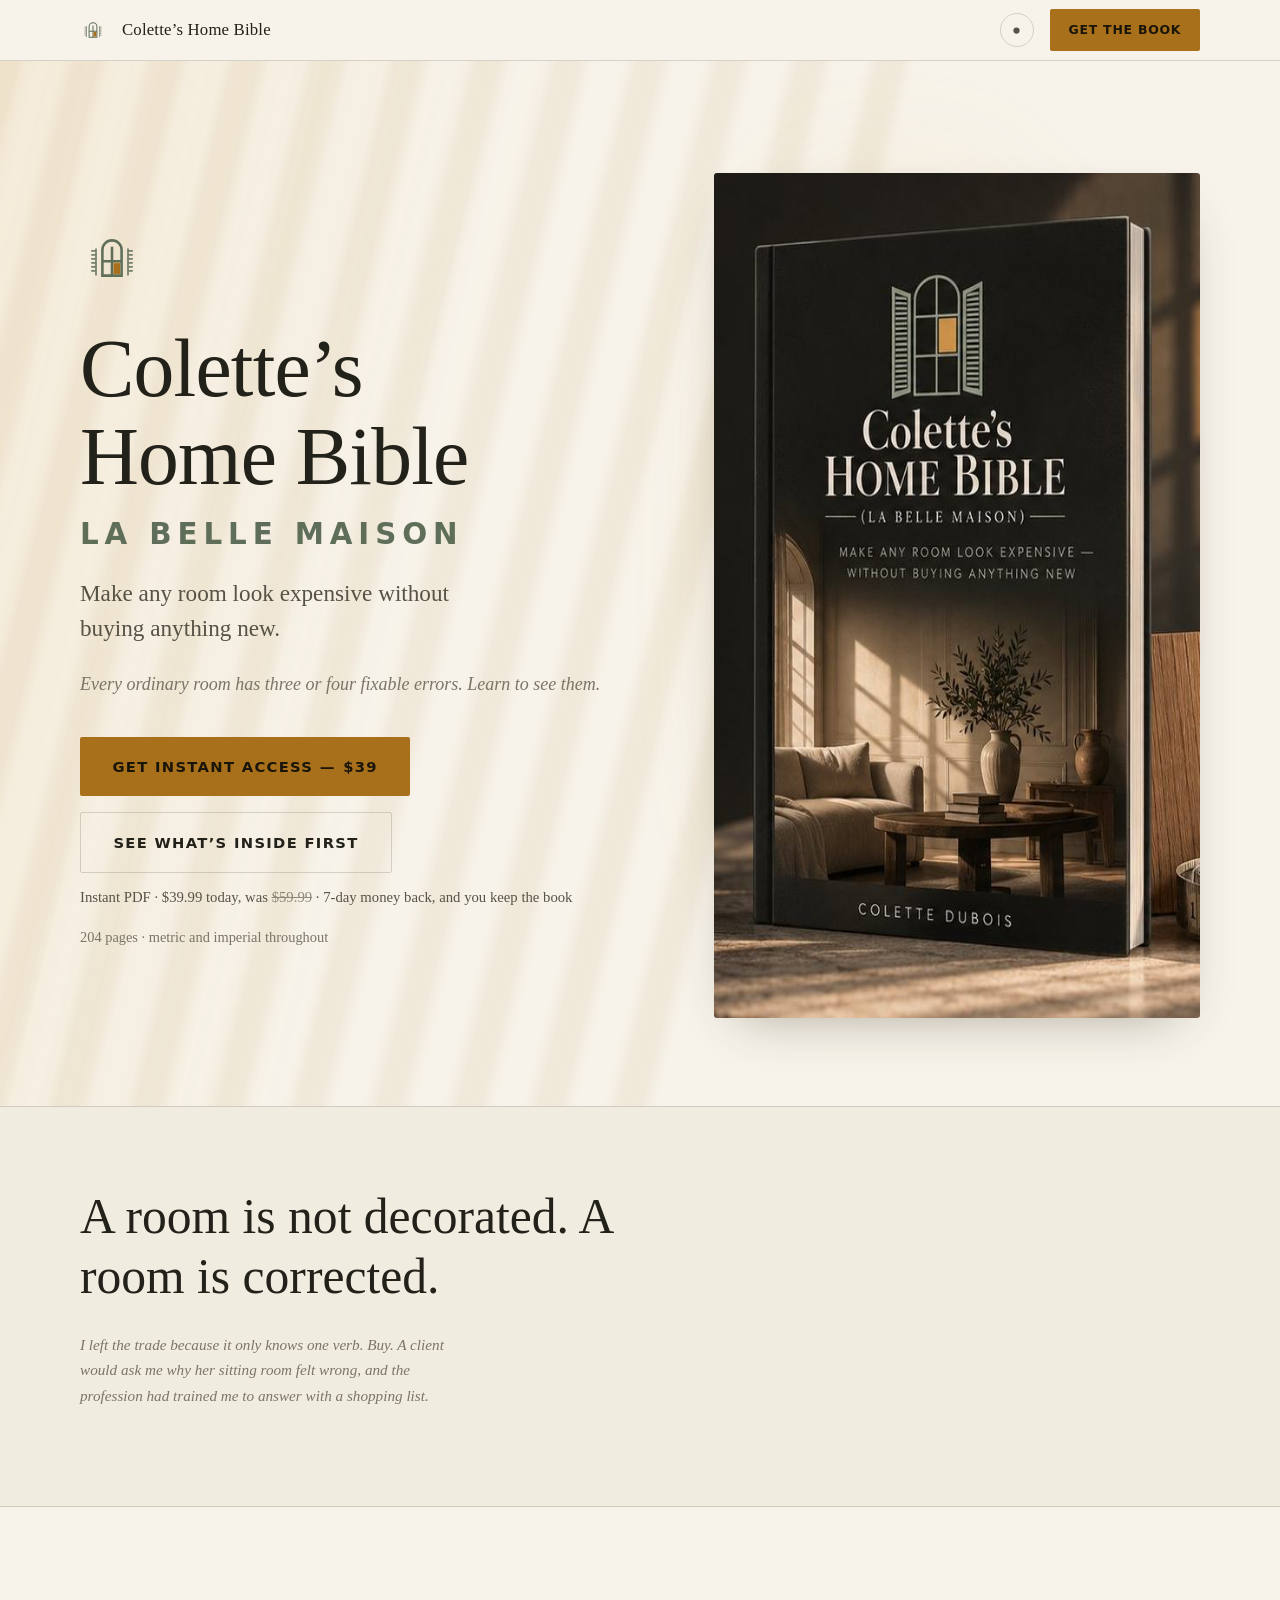
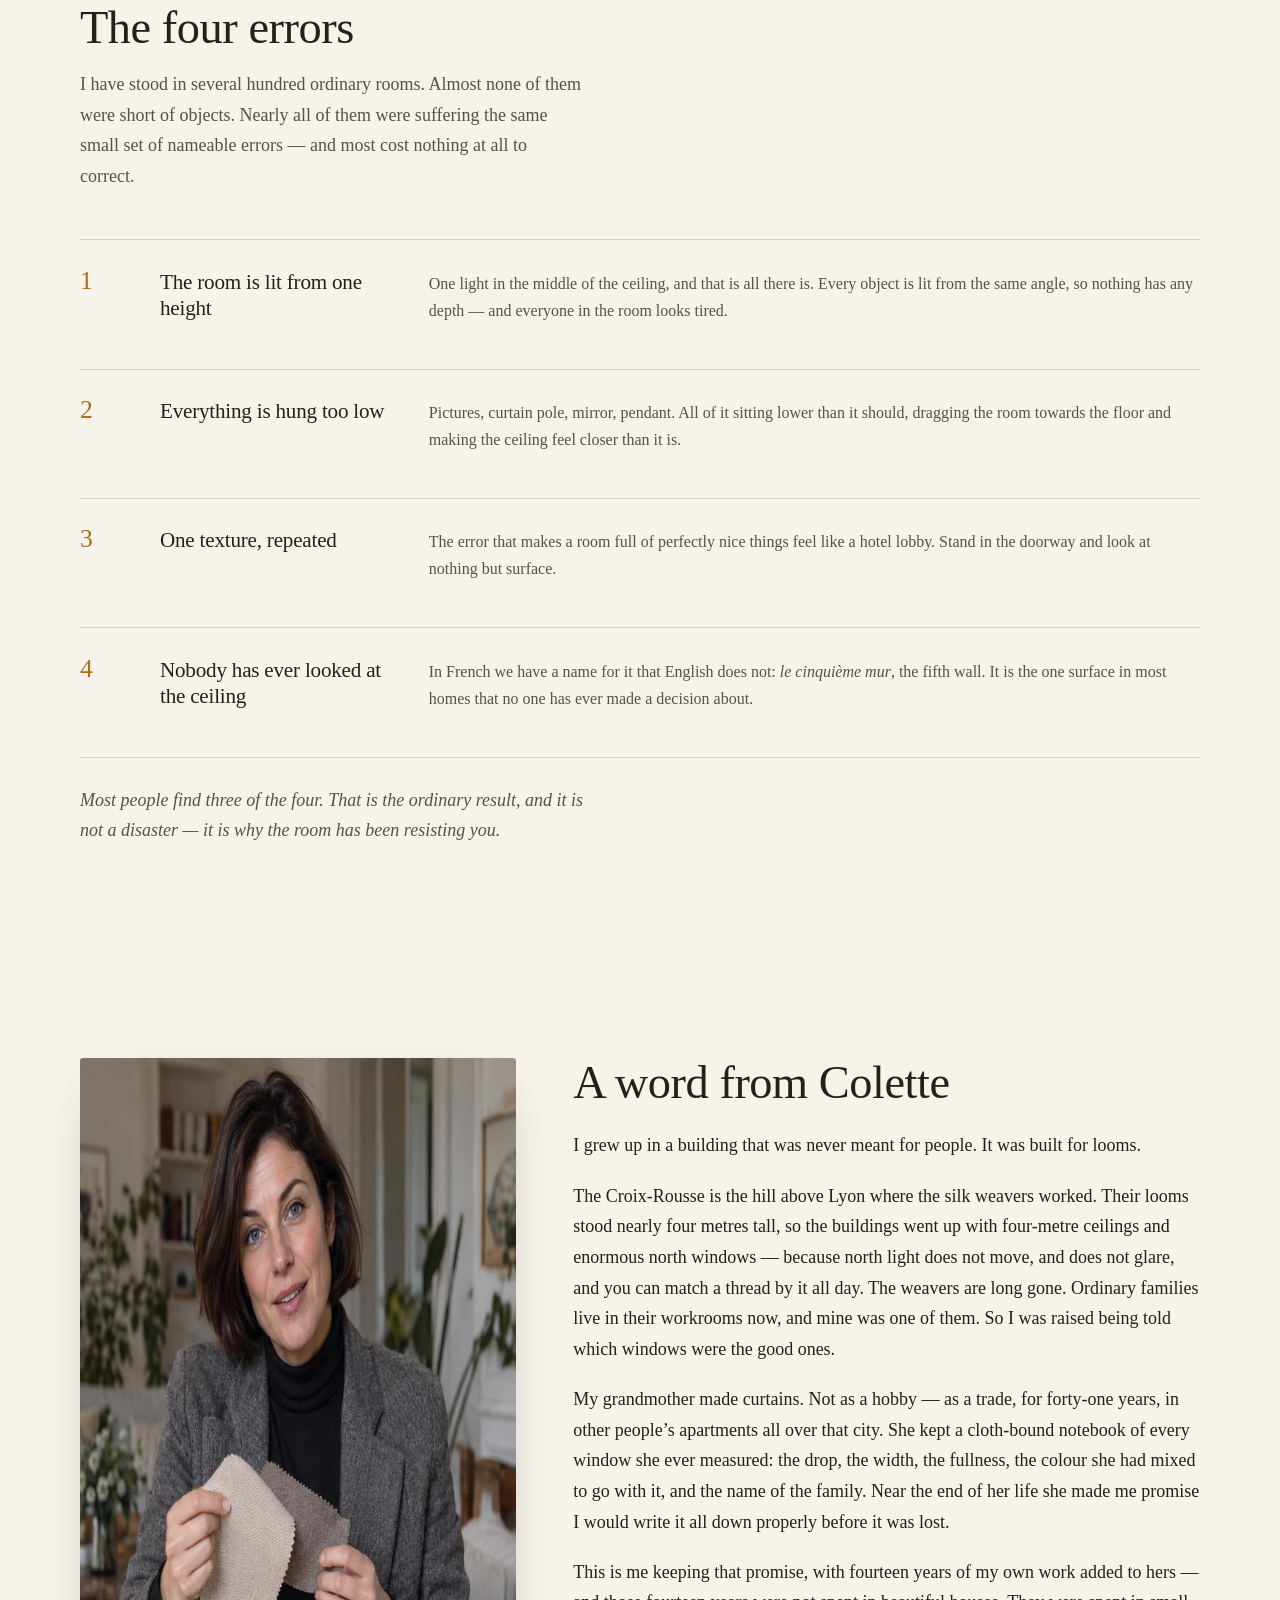
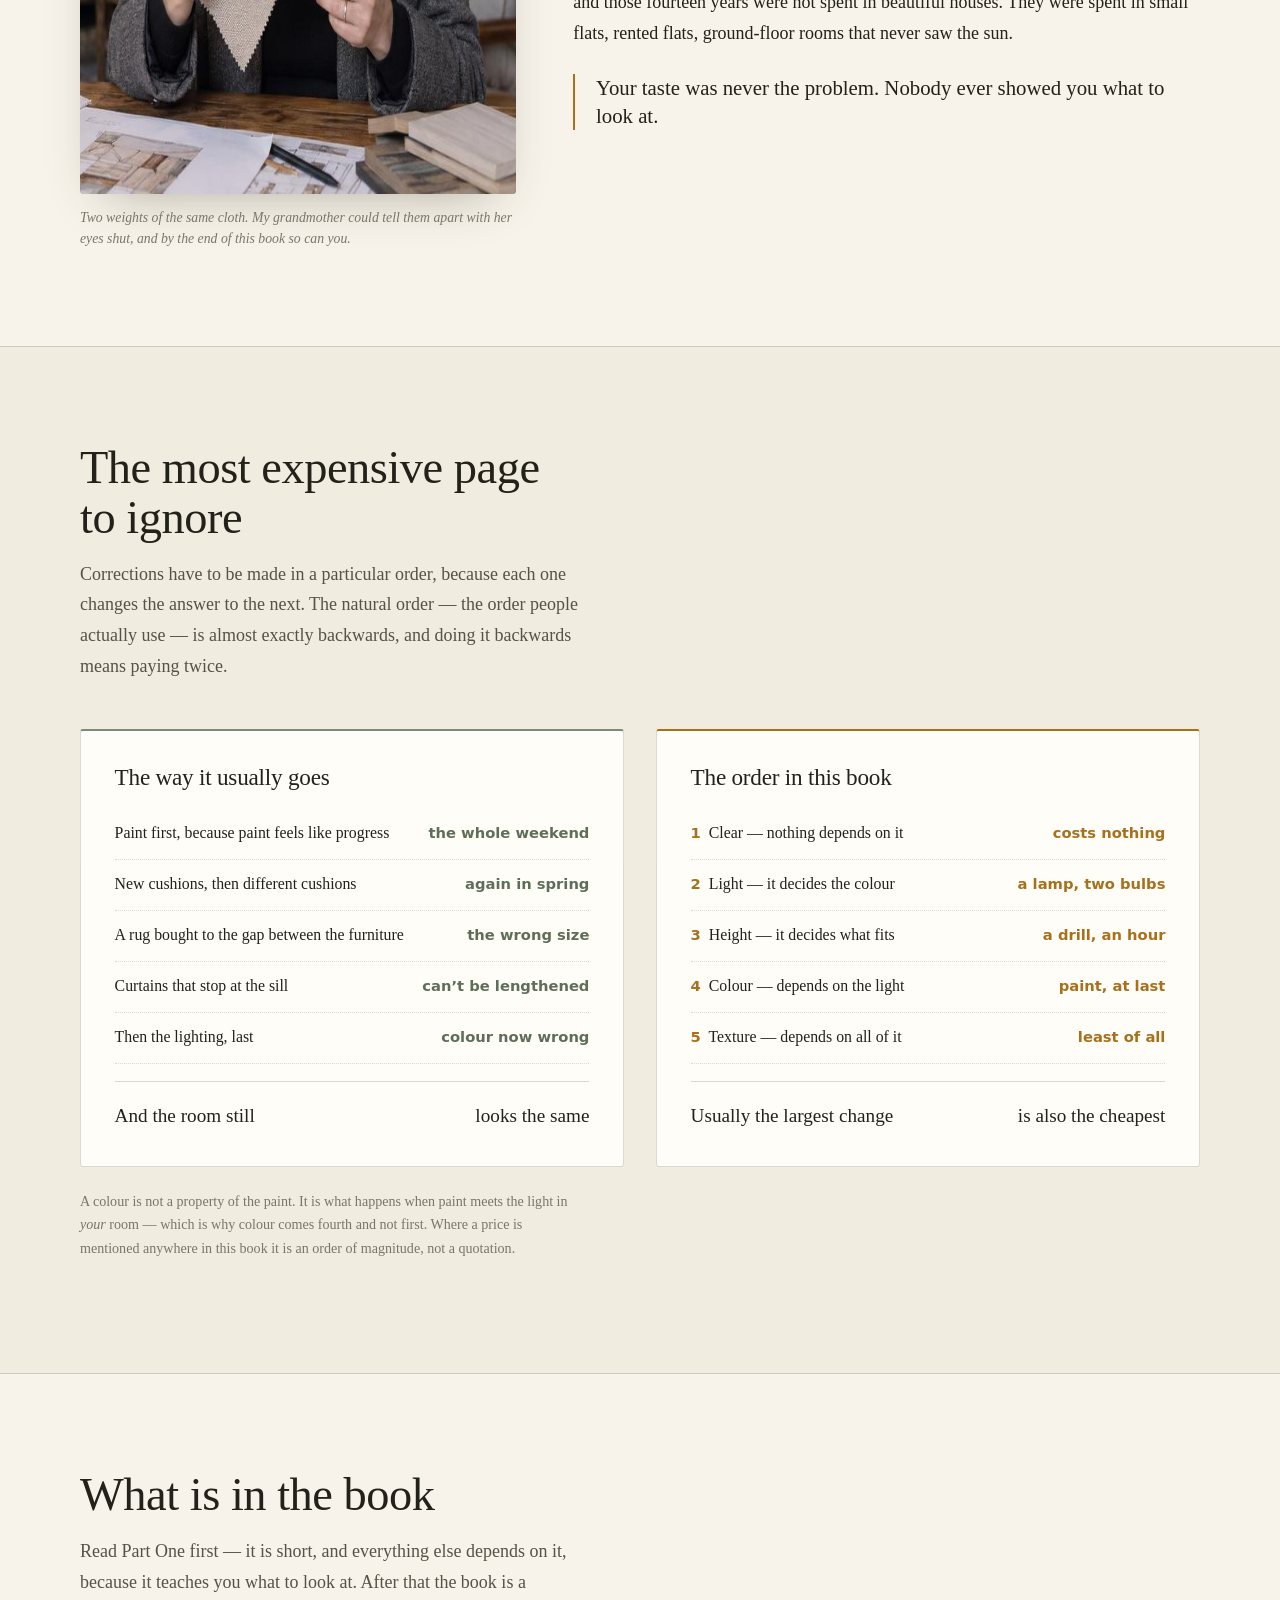
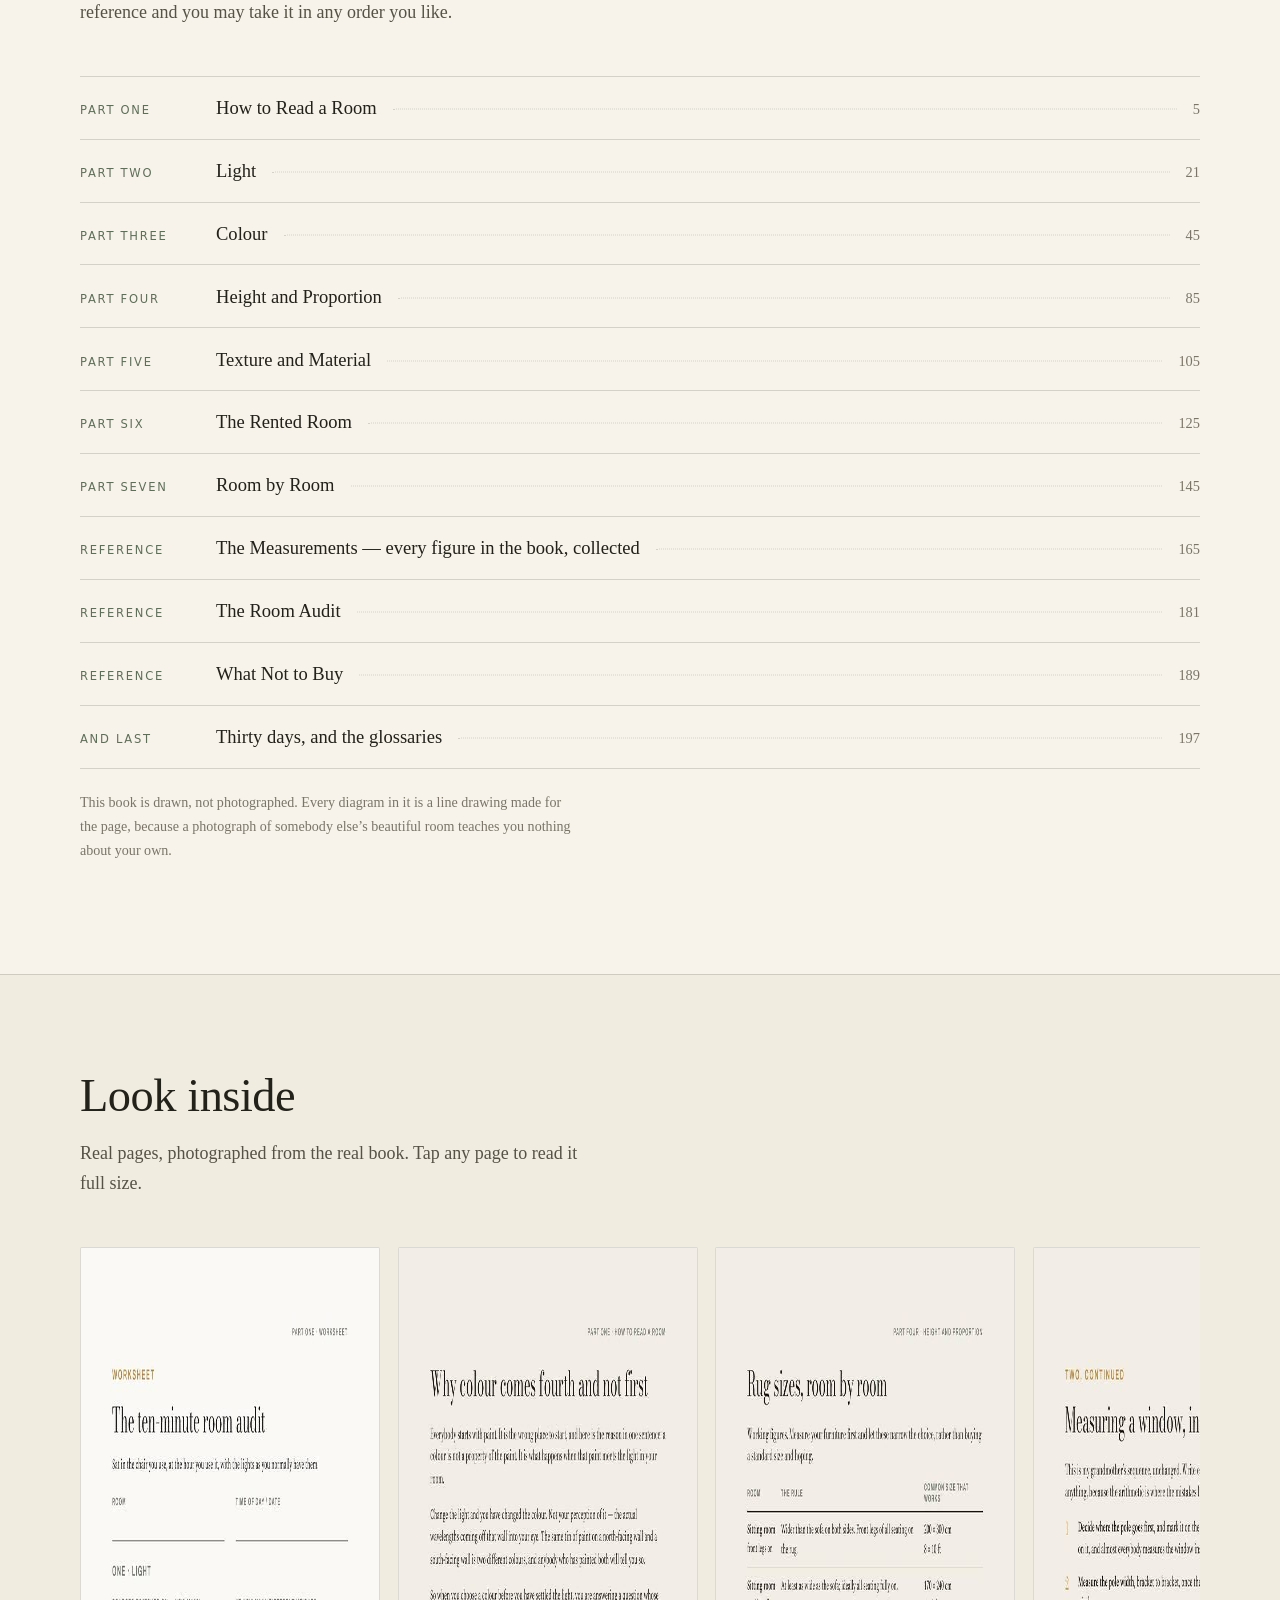
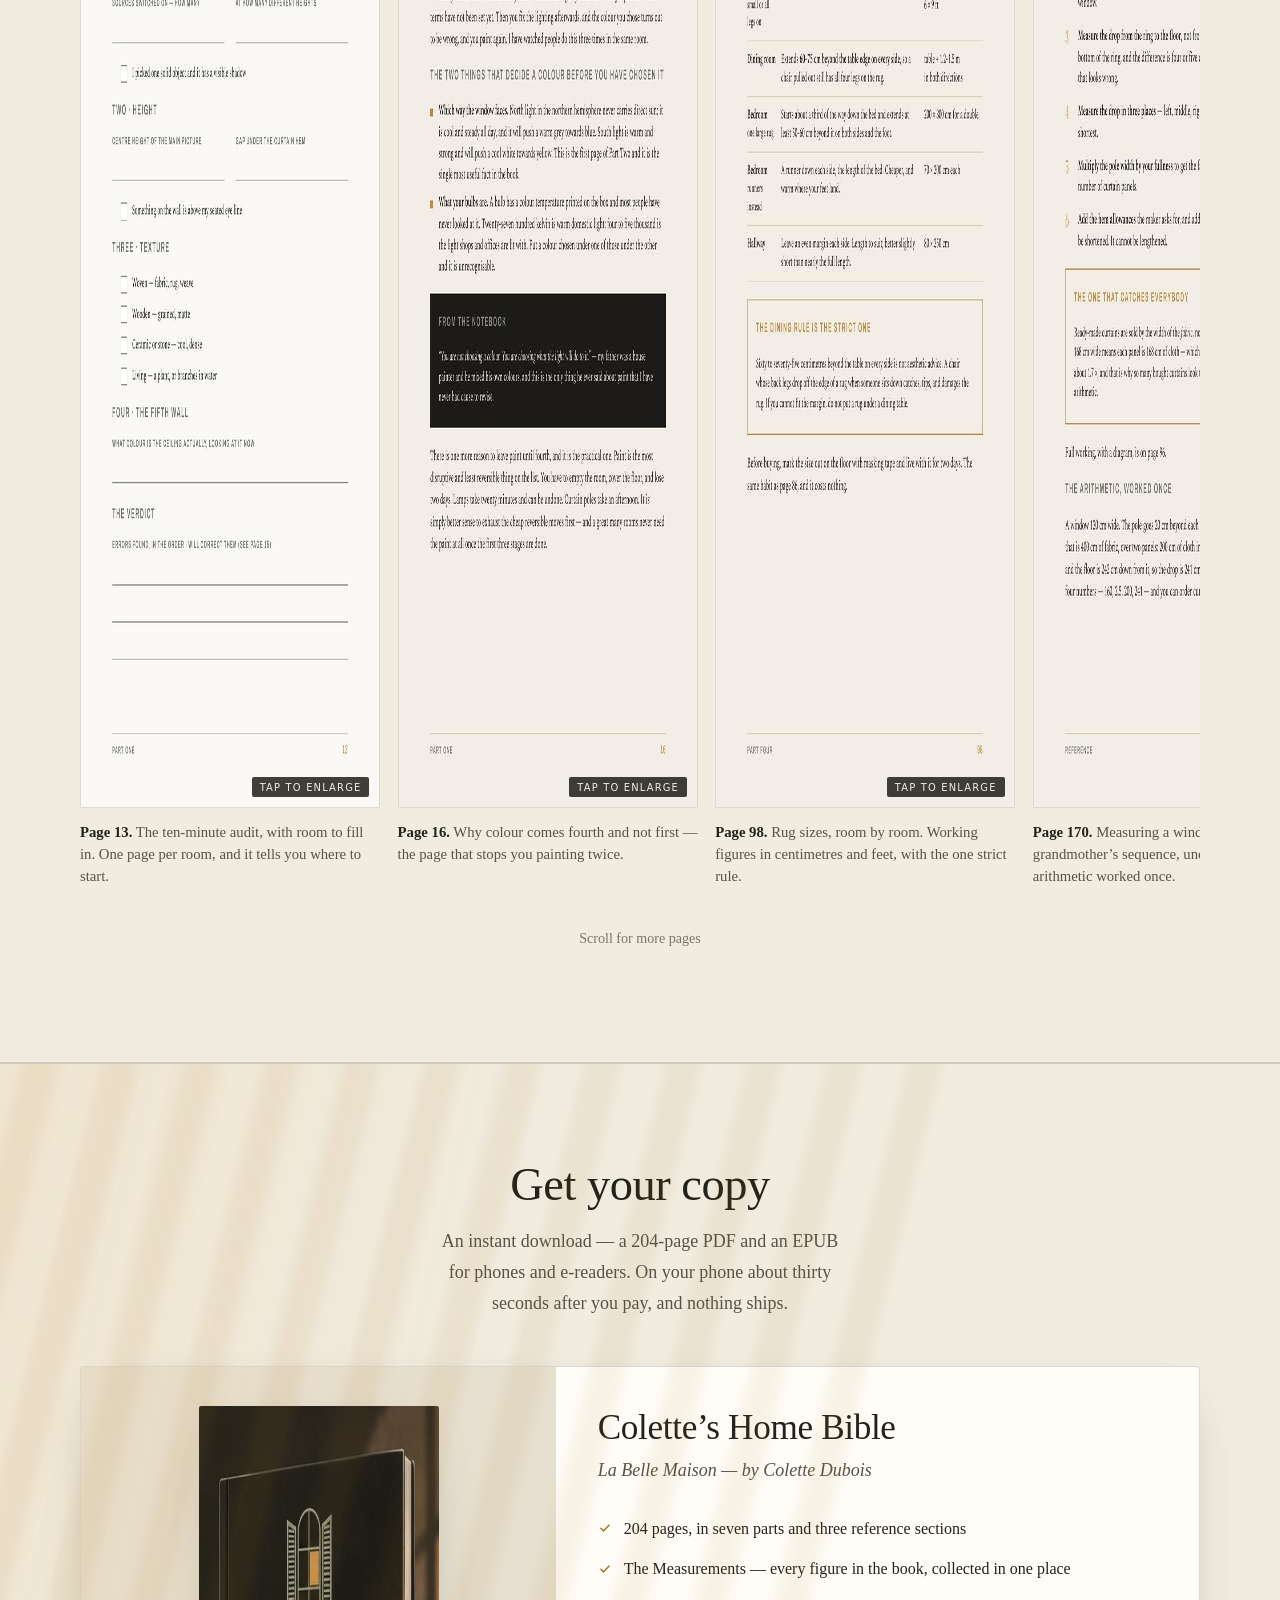
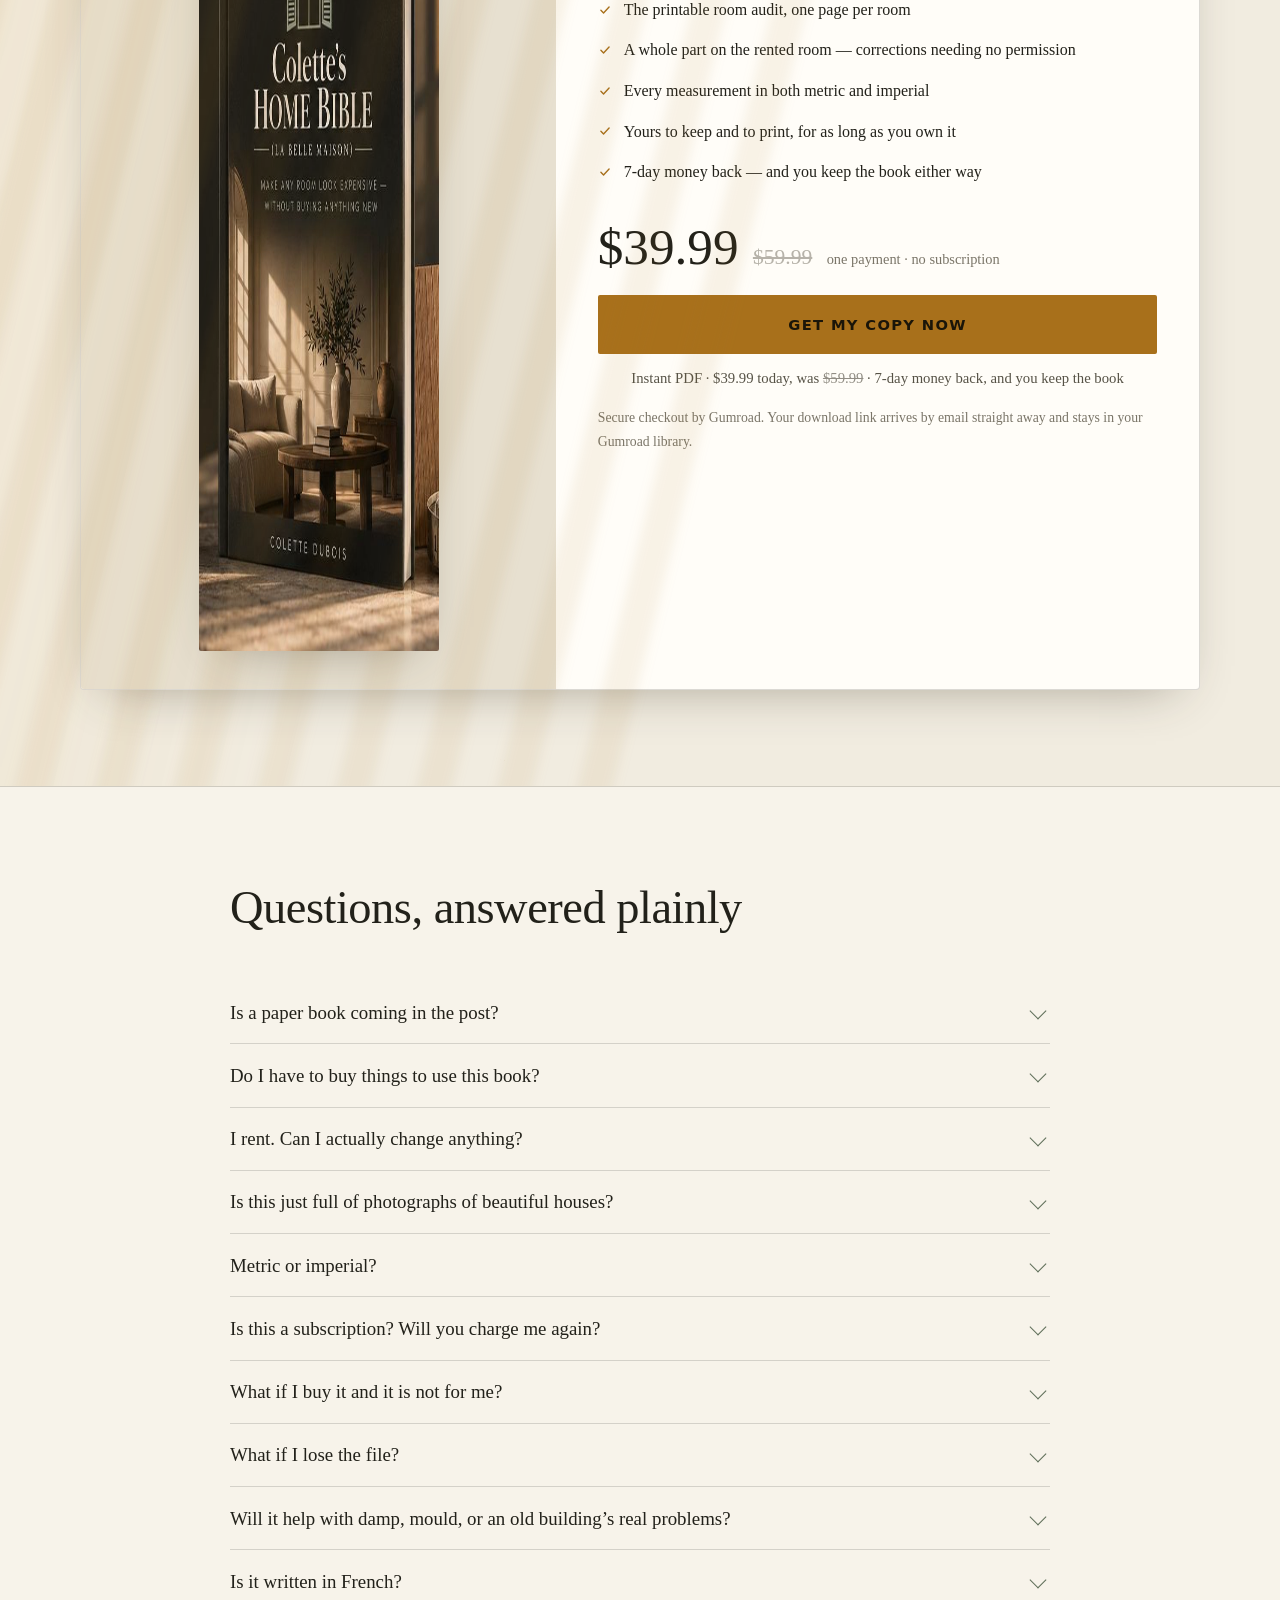
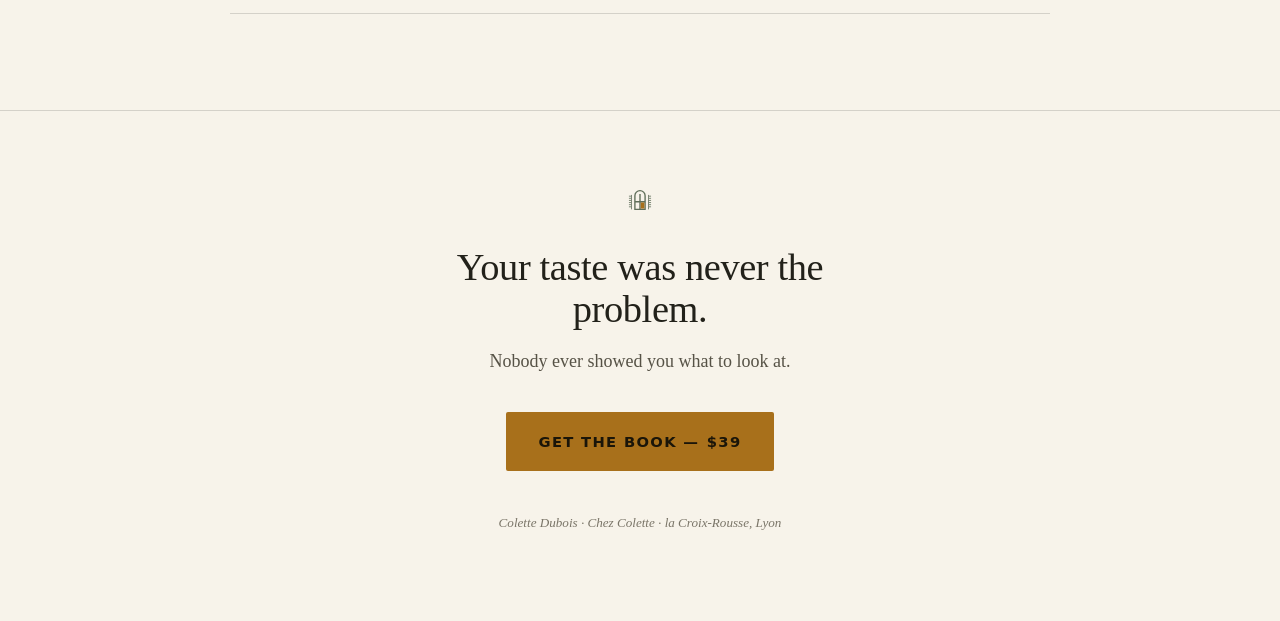
==== chez-colette/landing/index.html @ 48b673c4 "Wire the landing page to checkout, and add the QR code The generated landing page could not take mon" ====
<!DOCTYPE html>
<html lang="en">
<head>
<meta charset="utf-8">
<meta name="viewport" content="width=device-width, initial-scale=1">
<title>Colette's Home Bible</title>
<style>
  :root{
    --ink:#16150F; --ink2:#1F1E17; --ink3:#2A2820;
    --sage:#8D9C86; --sage-dim:#6F7C6A;
    --amber:#D99A3F; --amber-soft:#E8B86A;
    --cream:#F2EDE2; --cream-dim:#B3AD9D; --cream-faint:#8C8779;
    --rule:rgba(242,237,226,.14);
    --panel:#1C1B14;
    --shadow:0 24px 60px -24px rgba(0,0,0,.75);
    --serif:"Bodoni Moda","Didot","Bodoni MT","Playfair Display",Georgia,"Times New Roman",serif;
    --body:"Spectral","Iowan Old Style",Georgia,Cambria,"Times New Roman",serif;
    --sans:"Archivo","Avenir Next","Segoe UI",system-ui,sans-serif;
  }
  html[data-theme="light"]{
    --ink:#F7F3EA; --ink2:#F1ECE0; --ink3:#E7E0D0;
    --sage:#5F6E59; --sage-dim:#7C8A76;
    --amber:#A8701B; --amber-soft:#C08C34;
    --cream:#22211A; --cream-dim:#565246; --cream-faint:#7A7568;
    --rule:rgba(34,33,26,.16);
    --panel:#FFFDF8;
    --shadow:0 20px 50px -26px rgba(60,52,35,.45);
  }
  *{box-sizing:border-box}
  html{scroll-behavior:smooth; -webkit-text-size-adjust:100%}
  body{
    margin:0; background:var(--ink); color:var(--cream);
    font-family:var(--body); font-size:18px; line-height:1.7;
    -webkit-font-smoothing:antialiased;
    overflow-x:hidden;
  }
  img{max-width:100%; display:block}
  a{color:inherit}
  h1,h2,h3{font-family:var(--serif); font-weight:500; line-height:1.08; margin:0; letter-spacing:-.01em}
  p{margin:0 0 1.1em}
  .wrap{width:min(1120px,92vw); margin-inline:auto}
  .measure{max-width:64ch}
  .sm{font-size:.82rem; letter-spacing:.16em; text-transform:uppercase; font-family:var(--sans); color:var(--sage); font-weight:600}
  .dim{color:var(--cream-dim)}
  .rule{height:1px; background:var(--rule); border:0; margin:0}

  /* ---- light through shutters: the page signature ---- */
  .beam{position:absolute; inset:0; overflow:hidden; pointer-events:none}
  .beam::before{
    content:""; position:absolute; top:-40%; left:-10%; width:70%; height:180%;
    background:repeating-linear-gradient(90deg,
      rgba(217,154,63,.13) 0 34px, rgba(217,154,63,0) 34px 78px);
    transform:rotate(14deg); filter:blur(6px);
    opacity:0; animation:dawn 2.6s cubic-bezier(.22,.7,.3,1) .25s forwards;
  }
  .beam::after{
    content:""; position:absolute; top:-30%; left:-5%; width:55%; height:160%;
    background:linear-gradient(103deg, rgba(232,184,106,.16), rgba(232,184,106,0) 62%);
    filter:blur(30px);
    opacity:0; animation:dawn 2.6s cubic-bezier(.22,.7,.3,1) .1s forwards;
  }
  html[data-theme="light"] .beam::before{background:repeating-linear-gradient(90deg,
      rgba(168,112,27,.08) 0 34px, rgba(168,112,27,0) 34px 78px)}
  @keyframes dawn{to{opacity:1}}

  /* ---- top bar ---- */
  .bar{position:sticky; top:0; z-index:60; background:var(--ink);
       background:color-mix(in srgb,var(--ink) 88%, transparent);
       backdrop-filter:blur(10px); border-bottom:1px solid var(--rule)}
  .bar-in{display:flex; align-items:center; gap:1rem; height:60px}
  .bar-name{font-family:var(--serif); font-size:1.05rem; letter-spacing:.01em; white-space:nowrap}
  .bar-sp{flex:1}
  .mark{width:26px; height:26px; flex:none}
  .pane{fill:var(--amber)}
  .frame{stroke:var(--sage); stroke-width:1.6; fill:none}
  .slat{stroke:var(--sage); stroke-width:1.1; opacity:.85}

  .btn{
    display:inline-flex; align-items:center; justify-content:center; gap:.5em;
    font-family:var(--sans); font-weight:600; letter-spacing:.06em; text-transform:uppercase;
    font-size:.78rem; padding:.85em 1.5em; border-radius:2px; border:0; cursor:pointer;
    background:var(--amber); color:#1A1509; text-decoration:none;
    transition:background .18s ease, transform .18s ease;
  }
  .btn:hover{background:var(--amber-soft)}
  .btn:active{transform:translateY(1px)}
  .btn-lg{font-size:.92rem; padding:1.15em 2.2em; letter-spacing:.09em}
  .btn-ghost{background:transparent; color:var(--cream); border:1px solid var(--rule)}
  .btn-ghost:hover{background:transparent; border-color:var(--sage)}
  .toggle{background:none; border:1px solid var(--rule); color:var(--cream-dim);
          width:34px; height:34px; border-radius:50%; cursor:pointer; display:grid; place-items:center; flex:none}
  .toggle:hover{border-color:var(--sage); color:var(--cream)}
  :focus-visible{outline:2px solid var(--amber); outline-offset:3px}

  /* ---- hero ---- */
  .hero{position:relative; padding:clamp(3.5rem,9vw,7rem) 0 clamp(3rem,7vw,5.5rem)}
  .hero-grid{position:relative; display:grid; gap:clamp(2rem,5vw,4rem); align-items:center;
             grid-template-columns:1fr}
  @media(min-width:900px){ .hero-grid{grid-template-columns:1.08fr .92fr} }
  .bigmark{width:64px; height:64px; margin-bottom:1.6rem}
  .bigmark .pane{animation:lit 3.2s ease-out .5s both}
  @keyframes lit{from{opacity:.12} to{opacity:1}}
  h1{font-size:clamp(2.9rem,7.6vw,5.1rem)}
  h1 .sub{display:block; font-size:.36em; letter-spacing:.2em; color:var(--sage);
          font-family:var(--sans); font-weight:600; text-transform:uppercase; margin-top:1.1rem}
  .deck{font-size:clamp(1.15rem,2.3vw,1.45rem); color:var(--cream-dim); margin:1.6rem 0 0; max-width:34ch; line-height:1.5}
  .byline{margin-top:1.5rem; font-style:italic; color:var(--cream-faint)}
  .cta-row{display:flex; flex-wrap:wrap; gap:1rem 1.4rem; align-items:center; margin-top:2.3rem}
  .cta-note{font-size:.9rem; color:var(--cream-faint)}
  .cover-wrap{position:relative}
  .cover-wrap img{border-radius:3px; box-shadow:var(--shadow); width:100%}
  .cover-glow{position:absolute; inset:-8% -6%; background:radial-gradient(ellipse at 40% 45%, rgba(217,154,63,.16), transparent 62%); filter:blur(30px); z-index:-1}

  /* ---- argument ---- */
  .argument{border-block:1px solid var(--rule); background:var(--ink2); padding:clamp(3rem,7vw,5rem) 0}
  .argument blockquote{margin:0; font-family:var(--serif); font-size:clamp(1.9rem,4.6vw,3.1rem);
    line-height:1.2; max-width:22ch}
  .argument .who{margin-top:1.6rem; color:var(--cream-faint); font-size:.95rem; font-style:italic; max-width:48ch}

  /* ---- generic section ---- */
  section{padding:clamp(3.5rem,8vw,6rem) 0}
  .head{max-width:56ch; margin-bottom:clamp(2rem,4vw,3rem)}
  .head h2{font-size:clamp(2rem,4.4vw,2.9rem)}
  .head p{margin-top:1rem; color:var(--cream-dim)}

  /* ---- four errors ---- */
  .errors{display:grid; gap:0; border-top:1px solid var(--rule)}
  .err{display:grid; gap:.4rem 1.8rem; padding:1.7rem 0; border-bottom:1px solid var(--rule);
       grid-template-columns:auto 1fr; align-items:baseline}
  @media(min-width:760px){ .err{grid-template-columns:3.2rem 15rem 1fr} }
  .err-n{font-family:var(--serif); font-size:1.6rem; color:var(--amber); line-height:1}
  .err-t{font-family:var(--serif); font-size:1.32rem; line-height:1.25}
  .err-d{color:var(--cream-dim); font-size:1rem; grid-column:1/-1}
  @media(min-width:760px){ .err-d{grid-column:3} }
  .errors-foot{margin-top:1.7rem; color:var(--cream-dim); font-style:italic; max-width:58ch}

  /* ---- order / math ---- */
  .two{display:grid; gap:1.4rem; grid-template-columns:1fr}
  @media(min-width:820px){ .two{grid-template-columns:1fr 1fr; gap:2rem} }
  .card{background:var(--panel); border:1px solid var(--rule); border-radius:3px; padding:clamp(1.5rem,3vw,2.1rem)}
  .card.accent{border-top:2px solid var(--amber)}
  .card.mute{border-top:2px solid var(--sage-dim)}
  .card h3{font-size:1.45rem; margin-bottom:1.2rem}
  .line{display:flex; justify-content:space-between; gap:1.2rem; padding:.72rem 0;
        border-bottom:1px dotted var(--rule); font-size:.99rem; align-items:baseline}
  .line:last-of-type{border-bottom:0}
  .line b{font-weight:600; color:var(--amber); white-space:nowrap; font-size:.92rem; font-family:var(--sans)}
  .card.mute .line b{color:var(--sage)}
  .tot{display:flex; justify-content:space-between; gap:1rem; margin-top:1.1rem; padding-top:1.1rem;
       border-top:1px solid var(--rule); font-family:var(--serif); font-size:1.2rem; align-items:baseline}
  .fineprint{margin-top:1.4rem; font-size:.88rem; color:var(--cream-faint); max-width:70ch}

  /* ---- contents ---- */
  .toc{border-top:1px solid var(--rule)}
  .toc-row{display:flex; align-items:baseline; gap:1rem; padding:.95rem 0; border-bottom:1px solid var(--rule)}
  .toc-part{font-family:var(--sans); font-size:.72rem; letter-spacing:.15em; text-transform:uppercase;
            color:var(--sage); width:7.5rem; flex:none}
  .toc-title{font-family:var(--serif); font-size:1.16rem}
  .toc-dots{flex:1; border-bottom:1px dotted var(--rule); transform:translateY(-.25em)}
  .toc-pg{color:var(--cream-faint); font-size:.9rem; font-variant-numeric:tabular-nums}
  @media(max-width:620px){ .toc-part{width:100%; margin-bottom:-.5rem} .toc-row{flex-wrap:wrap} .toc-dots{min-width:2rem} }

  /* ---- look inside ---- */
  .rail{display:flex; gap:1.1rem; overflow-x:auto; padding-bottom:1.1rem; scroll-snap-type:x mandatory;
        scrollbar-width:thin}
  .rail::-webkit-scrollbar{height:8px}
  .rail::-webkit-scrollbar-thumb{background:var(--rule); border-radius:8px}
  .pg{flex:0 0 clamp(230px,60vw,300px); scroll-snap-align:start}
  .pg-btn{display:block; width:100%; padding:0; border:1px solid var(--rule); background:var(--panel);
          cursor:zoom-in; border-radius:2px; overflow:hidden; position:relative}
  .pg-btn img{width:100%}
  .pg-btn span{position:absolute; right:.6rem; bottom:.6rem; background:rgba(22,21,15,.82); color:#F2EDE2;
    font-family:var(--sans); font-size:.62rem; letter-spacing:.12em; text-transform:uppercase; padding:.45em .8em; border-radius:2px}
  .pg-cap{margin-top:.8rem; font-size:.92rem; color:var(--cream-dim); line-height:1.5}
  .pg-cap b{color:var(--cream); font-weight:600}
  .swipe{text-align:center; color:var(--cream-faint); font-size:.88rem; margin-top:.4rem}

  /* ---- modal ---- */
  dialog.lightbox{border:0; padding:0; background:transparent; max-width:min(94vw,780px); max-height:94vh}
  dialog.lightbox::backdrop{background:rgba(10,9,6,.88)}
  .lb-in{position:relative}
  .lb-in img{width:100%; border-radius:3px; box-shadow:var(--shadow)}
  .lb-close{position:absolute; top:-2.6rem; right:0; background:none; border:1px solid rgba(242,237,226,.3);
    color:#F2EDE2; width:34px; height:34px; border-radius:50%; cursor:pointer; font-size:1.1rem; line-height:1}

  /* ---- buy ---- */
  .buy{position:relative; background:var(--ink2); border-block:1px solid var(--rule)}
  .offer{background:var(--panel); border:1px solid var(--rule); border-radius:4px; overflow:hidden; box-shadow:var(--shadow)}
  .offer-grid{display:grid; gap:0; grid-template-columns:1fr}
  @media(min-width:820px){ .offer-grid{grid-template-columns:.85fr 1.15fr} }
  .offer-vis{padding:clamp(1.6rem,3vw,2.4rem); background:var(--ink3); display:grid; place-items:center}
  .offer-vis img{width:min(240px,74%); border-radius:2px; box-shadow:var(--shadow)}
  .offer-body{padding:clamp(1.6rem,3.4vw,2.6rem)}
  .offer-body h3{font-size:clamp(1.7rem,3.4vw,2.2rem)}
  .ticks{list-style:none; margin:1.4rem 0 0; padding:0}
  .ticks li{display:flex; gap:.75rem; padding:.42rem 0; font-size:1rem; align-items:flex-start}
  .ticks svg{flex:none; margin-top:.42em}
  .price-row{display:flex; align-items:baseline; gap:.9rem; flex-wrap:wrap; margin:1.8rem 0 1.2rem}
  .price{font-family:var(--serif); font-size:clamp(2.4rem,6vw,3.2rem); line-height:1; color:var(--cream)}
  .price-note{color:var(--cream-faint); font-size:.9rem}
  .buy-note{margin-top:1rem; font-size:.86rem; color:var(--cream-faint)}

  /* ---- faq ---- */
  details{border-bottom:1px solid var(--rule)}
  details summary{list-style:none; cursor:pointer; padding:1.15rem 2.5rem 1.15rem 0; position:relative;
    font-family:var(--serif); font-size:1.18rem; line-height:1.35}
  details summary::-webkit-details-marker{display:none}
  details summary::after{content:""; position:absolute; right:.35rem; top:1.5rem; width:11px; height:11px;
    border-right:1.5px solid var(--sage); border-bottom:1.5px solid var(--sage);
    transform:rotate(45deg); transition:transform .22s ease}
  details[open] summary::after{transform:rotate(-135deg)}
  details .ans{padding:0 0 1.35rem; color:var(--cream-dim); max-width:66ch}
  details .ans p:last-child{margin-bottom:0}

  footer{padding:clamp(3rem,6vw,4.5rem) 0; text-align:center; border-top:1px solid var(--rule)}
  footer .mark{width:34px; height:34px; margin:0 auto 1.3rem}
  footer h2{font-size:clamp(1.7rem,3.6vw,2.4rem); max-width:20ch; margin-inline:auto}
  .colophon{margin-top:2.6rem; font-size:.82rem; color:var(--cream-faint); font-style:italic}

  /* ---- sale bar ---- */
  .sale{background:#3A2A10; border-bottom:1px solid rgba(217,154,63,.35); color:var(--cream); display:none}
  html[data-theme="light"] .sale{background:#F2E3C6; border-bottom-color:rgba(168,112,27,.4); color:#3A2A10}
  .sale.on{display:block}
  .sale-in{display:flex; align-items:center; justify-content:center; gap:.9rem 1.1rem;
           flex-wrap:wrap; padding:.62rem 0; text-align:center}
  .sale-txt{font-family:var(--serif); font-size:1rem; letter-spacing:.01em}
  .sale-txt .was{text-decoration:line-through; opacity:.6; margin-left:.3em}
  .sale-lab{font-family:var(--sans); font-size:.7rem; font-weight:600; letter-spacing:.17em;
            text-transform:uppercase; color:var(--amber)}
  html[data-theme="light"] .sale-lab{color:#8A5A12}
  .clock{display:flex; gap:.4rem}
  .clock div{background:rgba(217,154,63,.16); border:1px solid rgba(217,154,63,.3); border-radius:2px;
             min-width:2.9rem; padding:.28rem .35rem; line-height:1.15}
  .clock b{display:block; font-family:var(--serif); font-size:1.02rem; font-variant-numeric:tabular-nums}
  .clock span{display:block; font-family:var(--sans); font-size:.55rem; letter-spacing:.12em;
              text-transform:uppercase; opacity:.7}

  /* ---- cta subline ---- */
  .cta-sub{margin-top:.85rem; font-size:.92rem; color:var(--cream-dim); line-height:1.55}
  .cta-sub .was{text-decoration:line-through; opacity:.65}

  /* ---- colette ---- */
  .meet{display:grid; gap:clamp(2rem,5vw,3.6rem); grid-template-columns:1fr; align-items:start}
  @media(min-width:860px){ .meet{grid-template-columns:.82fr 1.18fr} }
  .meet-img{position:relative}
  .meet-img img{border-radius:3px; box-shadow:var(--shadow); width:100%}
  .meet-img figcaption{margin-top:.9rem; font-size:.86rem; color:var(--cream-faint); font-style:italic; line-height:1.5}
  .meet blockquote{margin:1.6rem 0 0; padding-left:1.3rem; border-left:2px solid var(--amber);
                   font-family:var(--serif); font-size:1.3rem; line-height:1.35; color:var(--cream)}

  @media (prefers-reduced-motion:reduce){
    *,*::before,*::after{animation:none!important; transition:none!important}
    html{scroll-behavior:auto}
  }
</style>
  <script src="https://gumroad.com/js/gumroad.js"></script>
</head>
<body>

<!-- ======== SALE BAR ========
     Driven entirely by SALE_ENDS at the bottom of this file.
     Leave it null and this bar stays hidden. Set it to a REAL date/time and the
     bar appears, counts down to that moment, then hides itself for good.      -->
<div class="sale" id="salebar">
  <div class="wrap sale-in">
    <span class="sale-lab" id="saleLab">Limited time sale</span>
    <span class="sale-txt">
      <span data-gumroad-field="price">$39.99</span><span class="was">$59.99</span>
    </span>
    <div class="clock" id="clock" aria-live="off">
      <div><b id="ch">00</b><span>Hrs</span></div>
      <div><b id="cm">00</b><span>Min</span></div>
      <div><b id="cs">00</b><span>Sec</span></div>
    </div>
  </div>
</div>

<!-- ======== TOP BAR ======== -->
<div class="bar">
  <div class="wrap bar-in">
    <svg class="mark" viewBox="0 0 40 40" aria-hidden="true">
      <path class="frame" d="M14 15a6 6 0 0 1 12 0v16H14z"/>
      <path class="frame" d="M20 13v18M14 22h12"/>
      <rect class="pane" x="20.9" y="22.9" width="4.2" height="7.2"/>
      <g class="slat"><path d="M10 14v17M7 15.5h3M7 18h3M7 20.5h3M7 23h3M7 25.5h3M7 28h3"/></g>
      <g class="slat"><path d="M30 14v17M30 15.5h3M30 18h3M30 20.5h3M30 23h3M30 25.5h3M30 28h3"/></g>
    </svg>
    <span class="bar-name" data-gumroad-field="name">Colette&rsquo;s Home Bible</span>
    <span class="bar-sp"></span>
    <button class="toggle" id="theme" type="button" aria-label="Switch between dark and light">
      <svg width="15" height="15" viewBox="0 0 24 24" fill="none" aria-hidden="true">
        <path id="ic" d="M20 14.5A8.5 8.5 0 1 1 9.5 4a7 7 0 0 0 10.5 10.5z" fill="currentColor"/>
      </svg>
    </button>
    <a class="btn" data-gumroad-action="buy" href="https://colettedubois.gumroad.com/l/qnwsld">Get the book</a>
  </div>
</div>

<!-- ======== HERO ======== -->
<header class="hero">
  <div class="beam" aria-hidden="true"></div>
  <div class="wrap hero-grid">
    <div>
      <svg class="bigmark" viewBox="0 0 40 40" aria-hidden="true">
        <path class="frame" d="M14 15a6 6 0 0 1 12 0v16H14z"/>
        <path class="frame" d="M20 13v18M14 22h12"/>
        <rect class="pane" x="20.9" y="22.9" width="4.2" height="7.2"/>
        <g class="slat"><path d="M10 14v17M7 15.5h3M7 18h3M7 20.5h3M7 23h3M7 25.5h3M7 28h3"/></g>
        <g class="slat"><path d="M30 14v17M30 15.5h3M30 18h3M30 20.5h3M30 23h3M30 25.5h3M30 28h3"/></g>
      </svg>
      <h1>
        Colette&rsquo;s<br>Home Bible
        <span class="sub">La Belle Maison</span>
      </h1>
      <p class="deck">Make any room look expensive without buying anything new.</p>
      <p class="byline">Every ordinary room has three or four fixable errors. Learn to see them.</p>
      <div class="cta-row">
        <a class="btn btn-lg" data-gumroad-action="buy" href="https://colettedubois.gumroad.com/l/qnwsld">
          Get instant access &mdash; <span data-gumroad-field="price">$39</span>
        </a>
        <a class="btn btn-lg btn-ghost" href="#inside">See what&rsquo;s inside first</a>
      </div>
      <p class="cta-sub">Instant PDF &middot; <span data-gumroad-field="price">$39.99</span> today,
        was <span class="was">$59.99</span> &middot; 7-day money back, and you keep the book</p>
      <p class="cta-note" style="margin-top:.6rem">204&nbsp;pages &middot; metric and imperial throughout</p>
    </div>
    <div class="cover-wrap">
      <div class="cover-glow" aria-hidden="true"></div>
      <img src="[data-uri]" width="602" height="845"
           alt="Colette's Home Bible, by Colette Dubois — hardcover edition standing on a stone counter in raking window light">
    </div>
  </div>
</header>

<!-- ======== THE ARGUMENT ======== -->
<div class="argument">
  <div class="wrap">
    <blockquote>A room is not decorated. A room is corrected.</blockquote>
    <p class="who">I left the trade because it only knows one verb. Buy. A client would ask me why her sitting
      room felt wrong, and the profession had trained me to answer with a shopping list.</p>
  </div>
</div>

<!-- ======== THE FOUR ERRORS ======== -->
<section>
  <div class="wrap">
    <div class="head">
      <h2>The four errors</h2>
      <p>I have stood in several hundred ordinary rooms. Almost none of them were short of objects.
         Nearly all of them were suffering the same small set of nameable errors &mdash; and most cost
         nothing at all to correct.</p>
    </div>

    <div class="errors">
      <div class="err">
        <div class="err-n">1</div>
        <h3 class="err-t">The room is lit from one height</h3>
        <p class="err-d">One light in the middle of the ceiling, and that is all there is. Every object
          is lit from the same angle, so nothing has any depth &mdash; and everyone in the room looks tired.</p>
      </div>
      <div class="err">
        <div class="err-n">2</div>
        <h3 class="err-t">Everything is hung too low</h3>
        <p class="err-d">Pictures, curtain pole, mirror, pendant. All of it sitting lower than it should,
          dragging the room towards the floor and making the ceiling feel closer than it is.</p>
      </div>
      <div class="err">
        <div class="err-n">3</div>
        <h3 class="err-t">One texture, repeated</h3>
        <p class="err-d">The error that makes a room full of perfectly nice things feel like a hotel lobby.
          Stand in the doorway and look at nothing but surface.</p>
      </div>
      <div class="err">
        <div class="err-n">4</div>
        <h3 class="err-t">Nobody has ever looked at the ceiling</h3>
        <p class="err-d">In French we have a name for it that English does not: <em>le cinqui&egrave;me mur</em>,
          the fifth wall. It is the one surface in most homes that no one has ever made a decision about.</p>
      </div>
    </div>

    <p class="errors-foot">Most people find three of the four. That is the ordinary result, and it is not a
      disaster &mdash; it is why the room has been resisting you.</p>
  </div>
</section>

<!-- ======== MEET COLETTE ======== -->
<section>
  <div class="wrap meet">
    <figure class="meet-img" style="margin:0">
      <img src="[data-uri]" alt="Colette Dubois at her work table, comparing two upholstery samples"
           loading="lazy" width="760" height="736">
      <figcaption>Two weights of the same cloth. My grandmother could tell them apart with her eyes shut,
        and by the end of this book so can you.</figcaption>
    </figure>
    <div>
      <div class="head" style="margin-bottom:1.4rem">
        <h2>A word from Colette</h2>
      </div>
      <p>I grew up in a building that was never meant for people. It was built for looms.</p>
      <p>The Croix-Rousse is the hill above Lyon where the silk weavers worked. Their looms stood nearly four
         metres tall, so the buildings went up with four-metre ceilings and enormous north windows &mdash;
         because north light does not move, and does not glare, and you can match a thread by it all day.
         The weavers are long gone. Ordinary families live in their workrooms now, and mine was one of them.
         So I was raised being told which windows were the good ones.</p>
      <p>My grandmother made curtains. Not as a hobby &mdash; as a trade, for forty-one years, in other
         people&rsquo;s apartments all over that city. She kept a cloth-bound notebook of every window she ever
         measured: the drop, the width, the fullness, the colour she had mixed to go with it, and the name of
         the family. Near the end of her life she made me promise I would write it all down properly before it
         was lost.</p>
      <p>This is me keeping that promise, with fourteen years of my own work added to hers &mdash; and those
         fourteen years were not spent in beautiful houses. They were spent in small flats, rented flats,
         ground-floor rooms that never saw the sun.</p>
      <blockquote>Your taste was never the problem. Nobody ever showed you what to look at.</blockquote>
    </div>
  </div>
</section>

<!-- ======== THE ORDER / THE MATH ======== -->
<section style="background:var(--ink2); border-block:1px solid var(--rule)">
  <div class="wrap">
    <div class="head">
      <h2>The most expensive page to ignore</h2>
      <p>Corrections have to be made in a particular order, because each one changes the answer to the next.
         The natural order &mdash; the order people actually use &mdash; is almost exactly backwards, and
         doing it backwards means paying twice.</p>
    </div>

    <div class="two">
      <div class="card mute">
        <h3>The way it usually goes</h3>
        <div class="line"><span>Paint first, because paint feels like progress</span><b>the whole weekend</b></div>
        <div class="line"><span>New cushions, then different cushions</span><b>again in spring</b></div>
        <div class="line"><span>A rug bought to the gap between the furniture</span><b>the wrong size</b></div>
        <div class="line"><span>Curtains that stop at the sill</span><b>can&rsquo;t be lengthened</b></div>
        <div class="line"><span>Then the lighting, last</span><b>colour now wrong</b></div>
        <div class="tot"><span>And the room still</span><span>looks the same</span></div>
      </div>

      <div class="card accent">
        <h3>The order in this book</h3>
        <div class="line"><span><b style="color:var(--amber)">1</b> &nbsp;Clear &mdash; nothing depends on it</span><b>costs nothing</b></div>
        <div class="line"><span><b style="color:var(--amber)">2</b> &nbsp;Light &mdash; it decides the colour</span><b>a lamp, two bulbs</b></div>
        <div class="line"><span><b style="color:var(--amber)">3</b> &nbsp;Height &mdash; it decides what fits</span><b>a drill, an hour</b></div>
        <div class="line"><span><b style="color:var(--amber)">4</b> &nbsp;Colour &mdash; depends on the light</span><b>paint, at last</b></div>
        <div class="line"><span><b style="color:var(--amber)">5</b> &nbsp;Texture &mdash; depends on all of it</span><b>least of all</b></div>
        <div class="tot"><span>Usually the largest change</span><span>is also the cheapest</span></div>
      </div>
    </div>

    <p class="fineprint">A colour is not a property of the paint. It is what happens when paint meets the light
      in <em>your</em> room &mdash; which is why colour comes fourth and not first. Where a price is mentioned
      anywhere in this book it is an order of magnitude, not a quotation.</p>
  </div>
</section>

<!-- ======== WHAT'S INSIDE ======== -->
<section>
  <div class="wrap">
    <div class="head">
      <h2>What is in the book</h2>
      <p>Read Part One first &mdash; it is short, and everything else depends on it, because it teaches you
         what to look at. After that the book is a reference and you may take it in any order you like.</p>
    </div>

    <div class="toc">
      <div class="toc-row"><span class="toc-part">Part one</span><span class="toc-title">How to Read a Room</span><span class="toc-dots"></span><span class="toc-pg">5</span></div>
      <div class="toc-row"><span class="toc-part">Part two</span><span class="toc-title">Light</span><span class="toc-dots"></span><span class="toc-pg">21</span></div>
      <div class="toc-row"><span class="toc-part">Part three</span><span class="toc-title">Colour</span><span class="toc-dots"></span><span class="toc-pg">45</span></div>
      <div class="toc-row"><span class="toc-part">Part four</span><span class="toc-title">Height and Proportion</span><span class="toc-dots"></span><span class="toc-pg">85</span></div>
      <div class="toc-row"><span class="toc-part">Part five</span><span class="toc-title">Texture and Material</span><span class="toc-dots"></span><span class="toc-pg">105</span></div>
      <div class="toc-row"><span class="toc-part">Part six</span><span class="toc-title">The Rented Room</span><span class="toc-dots"></span><span class="toc-pg">125</span></div>
      <div class="toc-row"><span class="toc-part">Part seven</span><span class="toc-title">Room by Room</span><span class="toc-dots"></span><span class="toc-pg">145</span></div>
      <div class="toc-row"><span class="toc-part">Reference</span><span class="toc-title">The Measurements &mdash; every figure in the book, collected</span><span class="toc-dots"></span><span class="toc-pg">165</span></div>
      <div class="toc-row"><span class="toc-part">Reference</span><span class="toc-title">The Room Audit</span><span class="toc-dots"></span><span class="toc-pg">181</span></div>
      <div class="toc-row"><span class="toc-part">Reference</span><span class="toc-title">What Not to Buy</span><span class="toc-dots"></span><span class="toc-pg">189</span></div>
      <div class="toc-row"><span class="toc-part">And last</span><span class="toc-title">Thirty days, and the glossaries</span><span class="toc-dots"></span><span class="toc-pg">197</span></div>
    </div>

    <p class="fineprint">This book is drawn, not photographed. Every diagram in it is a line drawing made for
      the page, because a photograph of somebody else&rsquo;s beautiful room teaches you nothing about your own.</p>
  </div>
</section>

<!-- ======== LOOK INSIDE ======== -->
<section id="inside" style="background:var(--ink2); border-block:1px solid var(--rule)">
  <div class="wrap">
    <div class="head">
      <h2>Look inside</h2>
      <p>Real pages, photographed from the real book. Tap any page to read it full size.</p>
    </div>

    <div class="rail">
      <div class="pg">
        <button class="pg-btn" type="button" data-full="[data-uri]" data-alt="Page 13: the ten-minute room audit worksheet">
          <img src="[data-uri]" alt="Page 13, the ten-minute room audit worksheet" loading="lazy" width="820" height="1159">
          <span>Tap to enlarge</span>
        </button>
        <p class="pg-cap"><b>Page 13.</b> The ten-minute audit, with room to fill in. One page per room, and it tells you where to start.</p>
      </div>
      <div class="pg">
        <button class="pg-btn" type="button" data-full="[data-uri]" data-alt="Page 16: why colour comes fourth and not first">
          <img src="[data-uri]" alt="Page 16, why colour comes fourth and not first" loading="lazy" width="820" height="1159">
          <span>Tap to enlarge</span>
        </button>
        <p class="pg-cap"><b>Page 16.</b> Why colour comes fourth and not first &mdash; the page that stops you painting twice.</p>
      </div>
      <div class="pg">
        <button class="pg-btn" type="button" data-full="[data-uri]" data-alt="Page 98: rug sizes, room by room">
          <img src="[data-uri]" alt="Page 98, rug sizes room by room" loading="lazy" width="820" height="1159">
          <span>Tap to enlarge</span>
        </button>
        <p class="pg-cap"><b>Page 98.</b> Rug sizes, room by room. Working figures in centimetres and feet, with the one strict rule.</p>
      </div>
      <div class="pg">
        <button class="pg-btn" type="button" data-full="[data-uri]" data-alt="Page 170: measuring a window, in order">
          <img src="[data-uri]" alt="Page 170, measuring a window in order" loading="lazy" width="820" height="1159">
          <span>Tap to enlarge</span>
        </button>
        <p class="pg-cap"><b>Page 170.</b> Measuring a window, in order. My grandmother&rsquo;s sequence, unchanged, with the arithmetic worked once.</p>
      </div>
      <div class="pg">
        <button class="pg-btn" type="button" data-full="[data-uri]" data-alt="Page 193: what not to buy — textiles and soft furnishing">
          <img src="[data-uri]" alt="Page 193, what not to buy, textiles and soft furnishing" loading="lazy" width="820" height="1159">
          <span>Tap to enlarge</span>
        </button>
        <p class="pg-cap"><b>Page 193.</b> What not to buy. Fourteen years of watching money go on the wrong thing, written down plainly.</p>
      </div>
    </div>
    <p class="swipe">Scroll for more pages</p>
  </div>
</section>

<!-- ======== BUY ======== -->
<section class="buy" id="get">
  <div class="beam" aria-hidden="true"></div>
  <div class="wrap">
    <div class="head" style="margin-inline:auto; text-align:center; max-width:46ch">
      <h2>Get your copy</h2>
      <p>An instant download — a 204-page PDF and an EPUB for phones and e-readers. On your phone about thirty seconds after you pay, and nothing ships.</p>
    </div>

    <div class="offer">
      <div class="offer-grid">
        <div class="offer-vis">
          <img src="[data-uri]" alt="Colette's Home Bible" loading="lazy" width="602" height="845">
        </div>
        <div class="offer-body">
          <h3 data-gumroad-field="name">Colette&rsquo;s Home Bible</h3>
          <p class="dim" style="margin-top:.5rem; font-style:italic">La Belle Maison &mdash; by Colette Dubois</p>

          <ul class="ticks">
            <li><svg width="14" height="14" viewBox="0 0 24 24" fill="none" aria-hidden="true"><path d="M5 12.5l4.5 4.5L19 7" stroke="var(--amber)" stroke-width="2.4" stroke-linecap="round" stroke-linejoin="round"/></svg>204 pages, in seven parts and three reference sections</li>
            <li><svg width="14" height="14" viewBox="0 0 24 24" fill="none" aria-hidden="true"><path d="M5 12.5l4.5 4.5L19 7" stroke="var(--amber)" stroke-width="2.4" stroke-linecap="round" stroke-linejoin="round"/></svg>The Measurements &mdash; every figure in the book, collected in one place</li>
            <li><svg width="14" height="14" viewBox="0 0 24 24" fill="none" aria-hidden="true"><path d="M5 12.5l4.5 4.5L19 7" stroke="var(--amber)" stroke-width="2.4" stroke-linecap="round" stroke-linejoin="round"/></svg>The printable room audit, one page per room</li>
            <li><svg width="14" height="14" viewBox="0 0 24 24" fill="none" aria-hidden="true"><path d="M5 12.5l4.5 4.5L19 7" stroke="var(--amber)" stroke-width="2.4" stroke-linecap="round" stroke-linejoin="round"/></svg>A whole part on the rented room &mdash; corrections needing no permission</li>
            <li><svg width="14" height="14" viewBox="0 0 24 24" fill="none" aria-hidden="true"><path d="M5 12.5l4.5 4.5L19 7" stroke="var(--amber)" stroke-width="2.4" stroke-linecap="round" stroke-linejoin="round"/></svg>Every measurement in both metric and imperial</li>
            <li><svg width="14" height="14" viewBox="0 0 24 24" fill="none" aria-hidden="true"><path d="M5 12.5l4.5 4.5L19 7" stroke="var(--amber)" stroke-width="2.4" stroke-linecap="round" stroke-linejoin="round"/></svg>Yours to keep and to print, for as long as you own it</li>
            <li><svg width="14" height="14" viewBox="0 0 24 24" fill="none" aria-hidden="true"><path d="M5 12.5l4.5 4.5L19 7" stroke="var(--amber)" stroke-width="2.4" stroke-linecap="round" stroke-linejoin="round"/></svg>7-day money back &mdash; and you keep the book either way</li>
          </ul>

          <div class="price-row">
            <span class="price" data-gumroad-field="price">$39.99</span>
            <span class="price-note" style="font-size:1.35rem; text-decoration:line-through; opacity:.55">$59.99</span>
            <span class="price-note">one payment &middot; no subscription</span>
          </div>

          <a class="btn btn-lg" data-gumroad-action="buy" style="width:100%" href="https://colettedubois.gumroad.com/l/qnwsld">Get my copy now</a>
          <p class="cta-sub" style="text-align:center">Instant PDF &middot;
            <span data-gumroad-field="price">$39.99</span> today, was <span class="was">$59.99</span>
            &middot; 7-day money back, and you keep the book</p>
          <p class="buy-note">Secure checkout by Gumroad. Your download link arrives by email straight away and
            stays in your Gumroad library.</p>
        </div>
      </div>
    </div>
  </div>
</section>

<!-- ======== FAQ ======== -->
<section>
  <div class="wrap" style="max-width:min(820px,92vw)">
    <div class="head" style="max-width:none">
      <h2>Questions, answered plainly</h2>
    </div>

    <details>
      <summary>Is a paper book coming in the post?</summary>
      <div class="ans"><p>No, and I say it plainly so nobody is surprised. This is a digital book, a PDF of
        204 pages. Nothing ships. It is on your phone about thirty seconds after you pay, and the link in your
        email opens it again any time you like. If you want paper, you print it yourself &mdash; the audit page
        and the measurement tables are made for exactly that.</p></div>
    </details>

    <details>
      <summary>Do I have to buy things to use this book?</summary>
      <div class="ans"><p>The opposite. That is the whole argument. Most of the corrections in here cost nothing
        and some of them take twenty minutes. One or two are worth real money, and when we get to those I tell
        you plainly which they are. There is an entire reference section at the back called <em>What Not to
        Buy</em>.</p></div>
    </details>

    <details>
      <summary>I rent. Can I actually change anything?</summary>
      <div class="ans"><p>Yes, and Part Six is devoted entirely to it &mdash; the corrections that need no
        permission and leave no mark. Much of my fourteen years was spent in small flats, rented flats,
        ground-floor rooms that never saw the sun, and apartments a landlord had ruined with the cheapest white
        paint and the wrong lights. That is the work I know. Read your tenancy agreement before you make a
        permanent change to anything.</p></div>
    </details>

    <details>
      <summary>Is this just full of photographs of beautiful houses?</summary>
      <div class="ans"><p>No. This book is drawn, not photographed &mdash; every diagram is a line drawing made
        for the page. A photograph of somebody else&rsquo;s beautiful room teaches you nothing about your own,
        and if you are looking for a book about ch&acirc;teaux, this is not it.</p></div>
    </details>

    <details>
      <summary>Metric or imperial?</summary>
      <div class="ans"><p>Both, everywhere. Every measurement in the book is given in centimetres and in feet
        and inches, and all of them are collected together in The Measurements on page 165 so you can find a
        number mid-job without hunting for it.</p></div>
    </details>

    <details>
      <summary>Is this a subscription? Will you charge me again?</summary>
      <div class="ans"><p>No. One payment, one time. There is no membership and no monthly anything.</p></div>
    </details>

    <details>
      <summary>What if I buy it and it is not for me?</summary>
      <div class="ans"><p>Then you write to me within seven days and I give you your money back, and you keep
        the book. I would rather you had it than resented paying for it.</p></div>
    </details>

    <details>
      <summary>What if I lose the file?</summary>
      <div class="ans"><p>Your link lives in your email, so that is the thing to keep. If you lose it, the
        download page will send it again to the email address you bought with, and the book stays in your
        Gumroad library.</p></div>
    </details>

    <details>
      <summary>Will it help with damp, mould, or an old building&rsquo;s real problems?</summary>
      <div class="ans"><p>No, and I will not pretend otherwise. Damp, mould, lead paint and asbestos are
        surveyors&rsquo; and specialists&rsquo; work, and I say so where they come up. Nothing in this book asks
        you to do electrical, gas, plumbing or structural work either &mdash; where a correction touches any of
        those, you are told to stop and call someone licensed.</p></div>
    </details>

    <details>
      <summary>Is it written in French?</summary>
      <div class="ans"><p>It is written in English, warm and plain, with the French words a woman of my trade
        would use &mdash; and there is a glossary at the back explaining every one of them and why I kept it
        rather than translating it away.</p></div>
    </details>
  </div>
</section>

<!-- ======== FOOTER ======== -->
<footer>
  <div class="wrap">
    <svg class="mark" viewBox="0 0 40 40" aria-hidden="true">
      <path class="frame" d="M14 15a6 6 0 0 1 12 0v16H14z"/>
      <path class="frame" d="M20 13v18M14 22h12"/>
      <rect class="pane" x="20.9" y="22.9" width="4.2" height="7.2"/>
      <g class="slat"><path d="M10 14v17M7 15.5h3M7 18h3M7 20.5h3M7 23h3M7 25.5h3M7 28h3"/></g>
      <g class="slat"><path d="M30 14v17M30 15.5h3M30 18h3M30 20.5h3M30 23h3M30 25.5h3M30 28h3"/></g>
    </svg>
    <h2>Your taste was never the problem.</h2>
    <p class="dim" style="margin-top:1rem">Nobody ever showed you what to look at.</p>
    <div style="margin-top:2.2rem">
      <a class="btn btn-lg" data-gumroad-action="buy" href="https://colettedubois.gumroad.com/l/qnwsld">
        Get the book &mdash; <span data-gumroad-field="price">$39</span>
      </a>
    </div>
    <p class="colophon">Colette Dubois &middot; Chez Colette &middot; la Croix-Rousse, Lyon</p>
  </div>
</footer>

<dialog class="lightbox" id="lb">
  <div class="lb-in">
    <button class="lb-close" id="lbx" type="button" aria-label="Close">&#10005;</button>
    <img id="lbimg" src="" alt="">
  </div>
</dialog>

<script>
/* ============================================================================
   SET YOUR SALE DEADLINE HERE
   ----------------------------------------------------------------------------
   null                       -> the sale bar stays hidden.
   "2026-09-30T23:59:59+02:00" -> the bar shows and counts down to that exact
                                  moment, then hides itself and does not return.

   Use a real moment at which the price really does go back up. The clock does
   NOT restart per visitor: someone who comes back in an hour sees an hour less.
   ============================================================================ */
var SALE_ENDS = null;

(function(){
  var bar=document.getElementById('salebar');
  if(!bar) return;
  if(!SALE_ENDS){ return; }                       /* no deadline set, no claim made */
  var end=new Date(SALE_ENDS).getTime();
  if(isNaN(end)){ return; }                       /* unparseable date, fail quiet */

  var ch=document.getElementById('ch'), cm=document.getElementById('cm'),
      cs=document.getElementById('cs'), clock=document.getElementById('clock'),
      lab=document.getElementById('saleLab'), pad=function(n){return n<10?'0'+n:''+n};

  function tick(){
    var left=end-Date.now();
    if(left<=0){ bar.classList.remove('on'); clearInterval(t); return; }
    var s=Math.floor(left/1000);
    ch.textContent=pad(Math.floor(s/3600));
    cm.textContent=pad(Math.floor(s%3600/60));
    cs.textContent=pad(s%60);
  }
  if(end-Date.now()<=0) return;                   /* already over, never show it */
  lab.textContent='Limited time sale \u00b7 ends in';
  clock.style.display='flex';
  bar.classList.add('on');
  tick();
  var t=setInterval(tick,1000);
})();

(function(){
  /* theme: follow the system, remember a manual choice */
  var root=document.documentElement, ic=document.getElementById('ic'),
      moon="M20 14.5A8.5 8.5 0 1 1 9.5 4a7 7 0 0 0 10.5 10.5z",
      sun="M12 7a5 5 0 1 0 0 10 5 5 0 0 0 0-10zm0-5v2m0 20v-2M2 12h2m18 0h-2M4.9 4.9l1.4 1.4m11.4 11.4l1.4 1.4M4.9 19.1l1.4-1.4M17.7 6.3l1.4-1.4";
  function paint(t){
    root.setAttribute('data-theme',t);
    ic.setAttribute('d', t==='light'?sun:moon);
  }
  var saved=null; try{saved=localStorage.getItem('chb-theme')}catch(e){}
  var sysLight = window.matchMedia && window.matchMedia('(prefers-color-scheme: light)').matches;
  paint(saved || (sysLight ? 'light' : 'dark'));
  document.getElementById('theme').addEventListener('click',function(){
    var next = root.getAttribute('data-theme')==='light' ? 'dark' : 'light';
    paint(next);
    try{localStorage.setItem('chb-theme',next)}catch(e){}
  });

  /* look inside: enlarge a page */
  var lb=document.getElementById('lb'), lbimg=document.getElementById('lbimg'), opener=null;
  if(!lb||!lbimg) return;   /* if <dialog> was stripped, pages still show in the rail */
  document.querySelectorAll('.pg-btn').forEach(function(b){
    b.addEventListener('click',function(){
      opener=b;
      lbimg.src=b.getAttribute('data-full');
      lbimg.alt=b.getAttribute('data-alt')||'';
      if(lb.showModal){lb.showModal()}else{lb.setAttribute('open','')}
    });
  });
  function shut(){ if(lb.close){lb.close()}else{lb.removeAttribute('open')} }
  document.getElementById('lbx').addEventListener('click',shut);
  lb.addEventListener('click',function(e){ if(e.target===lb) shut(); });
  lb.addEventListener('close',function(){ lbimg.src=''; if(opener) opener.focus(); });
})();
</script>

</body>
</html>
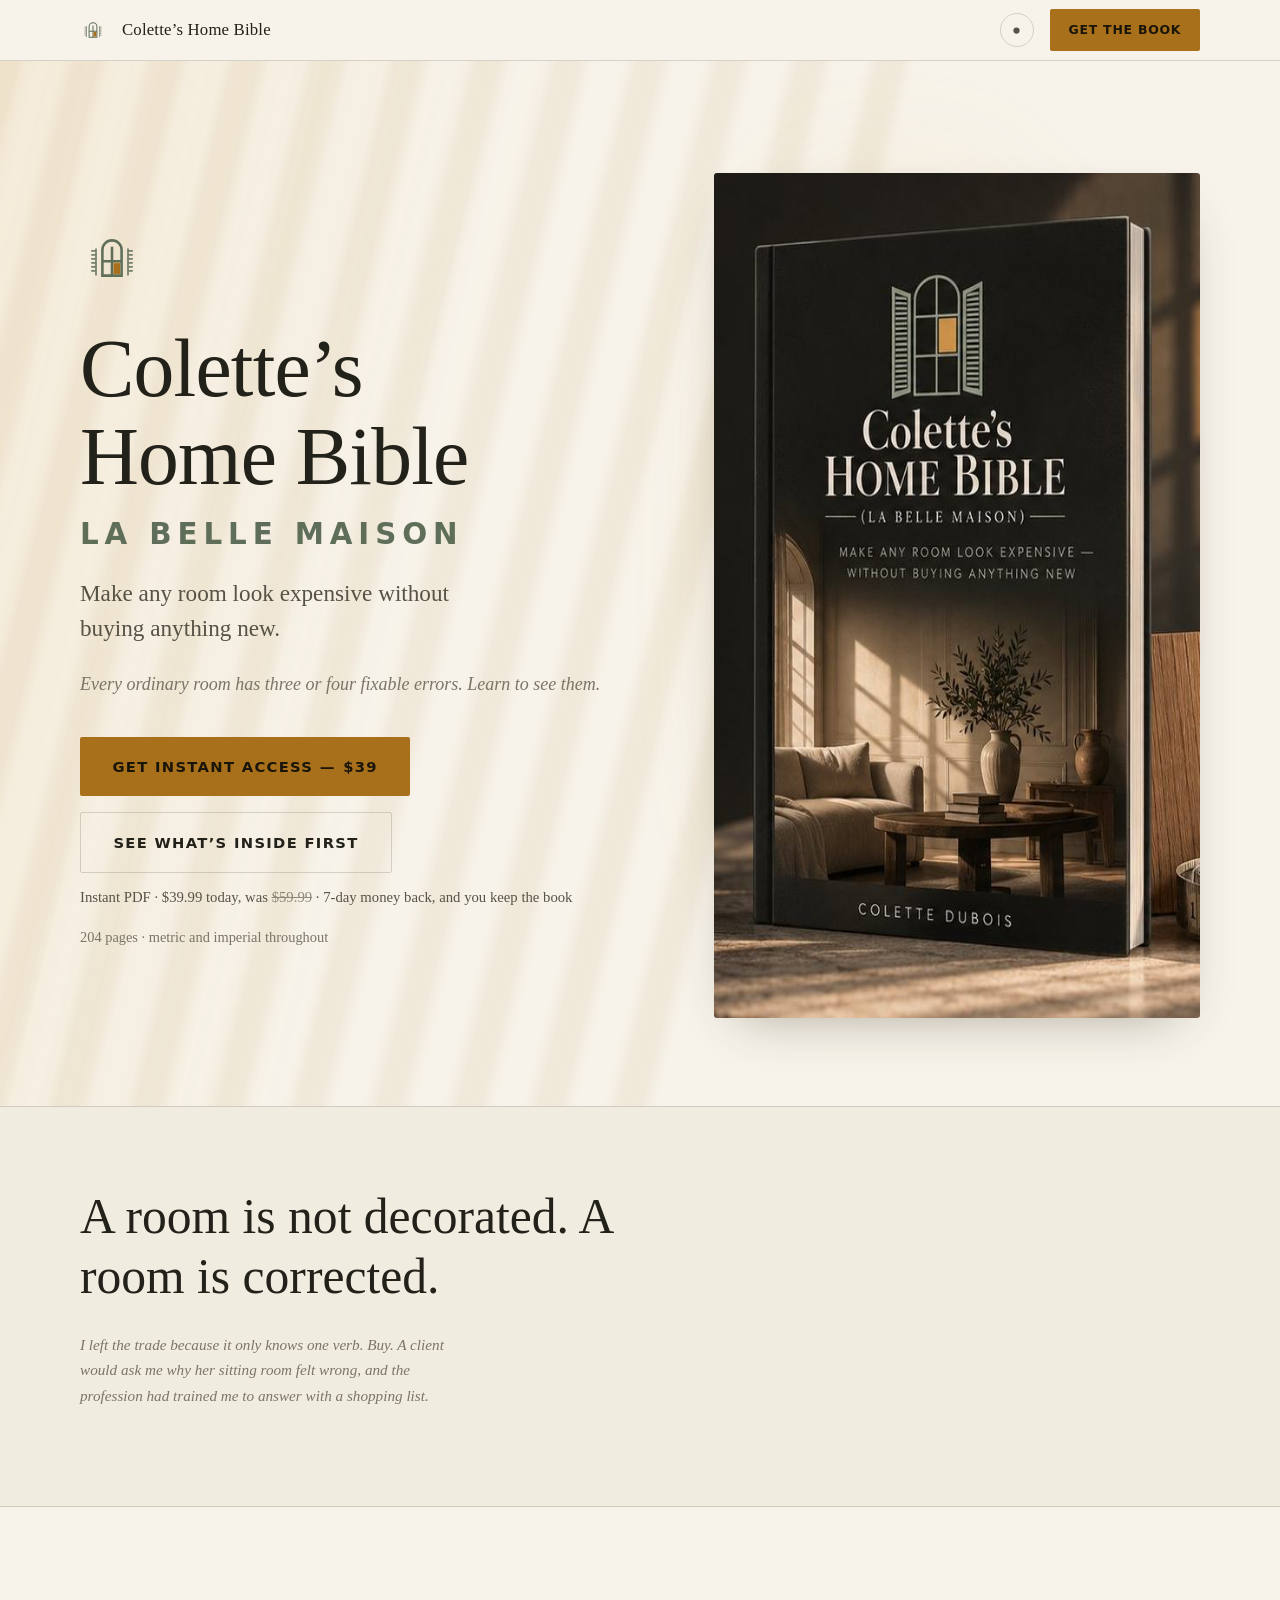
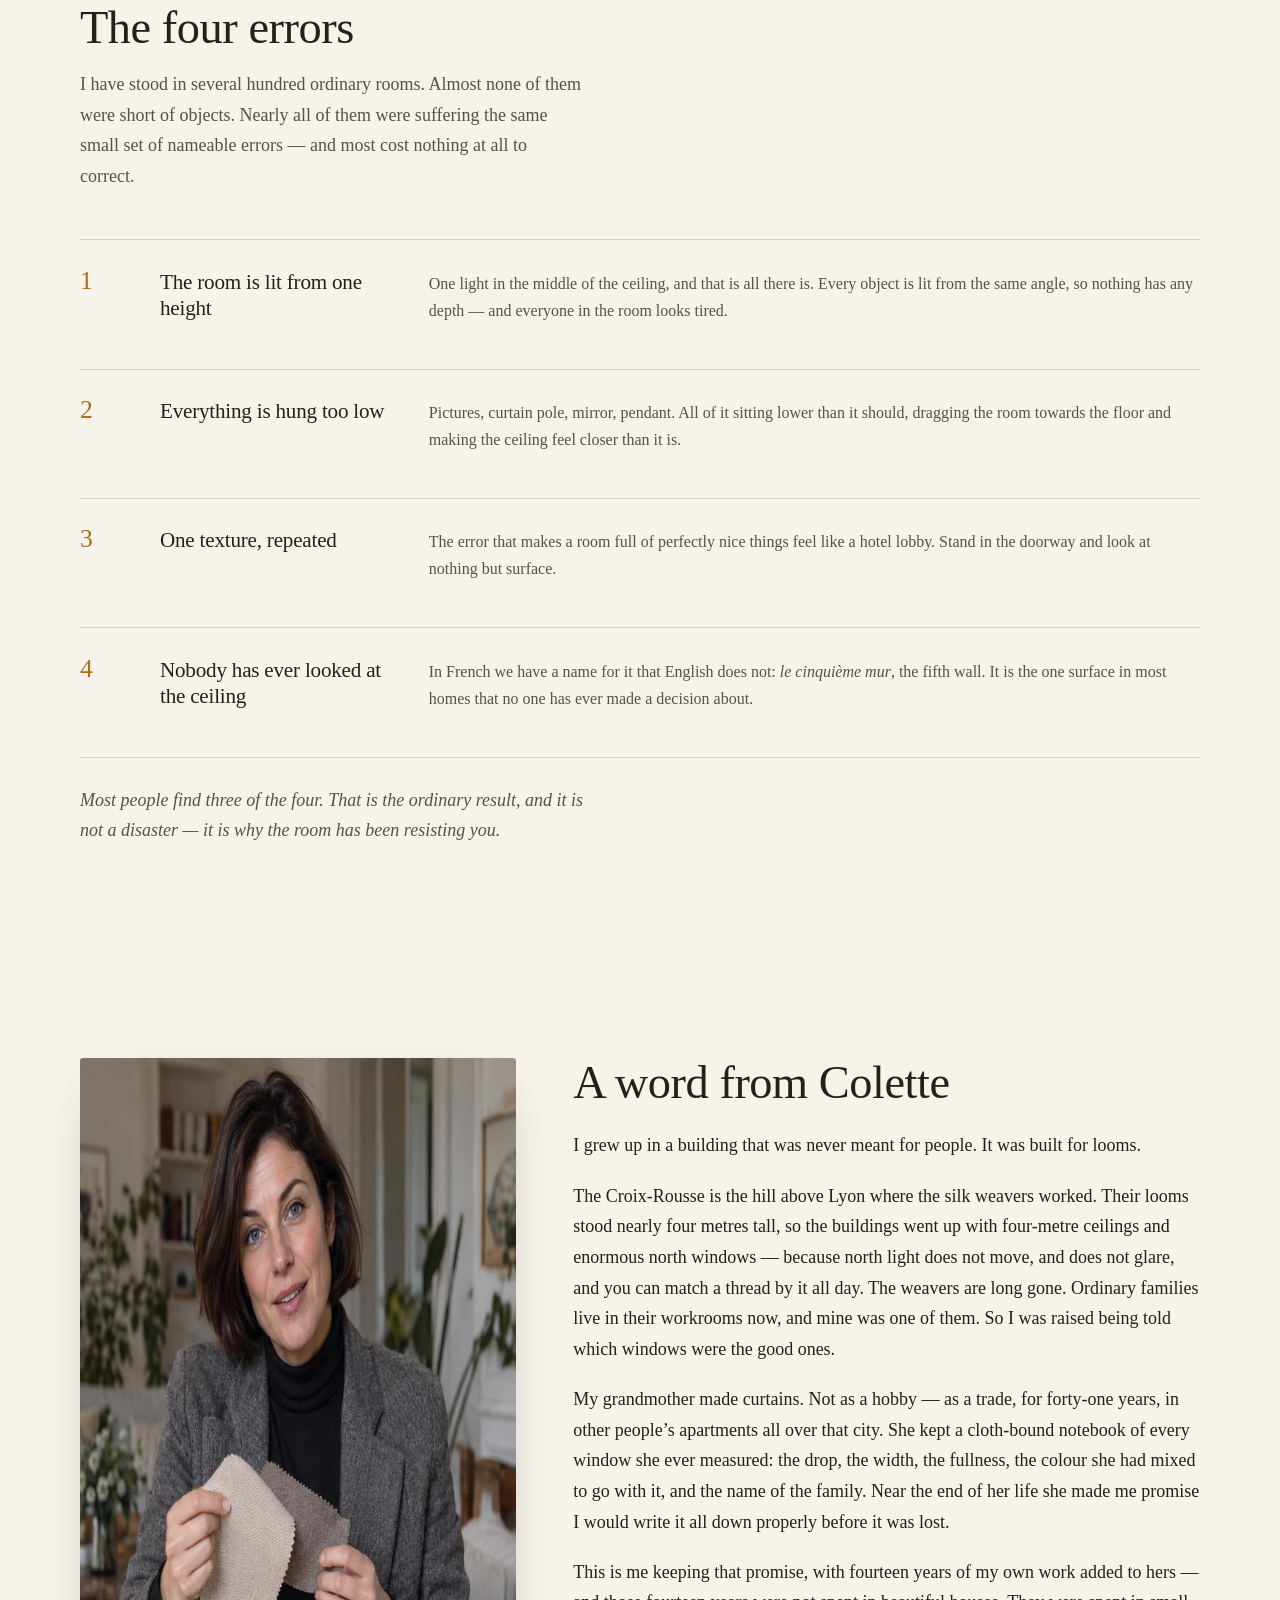
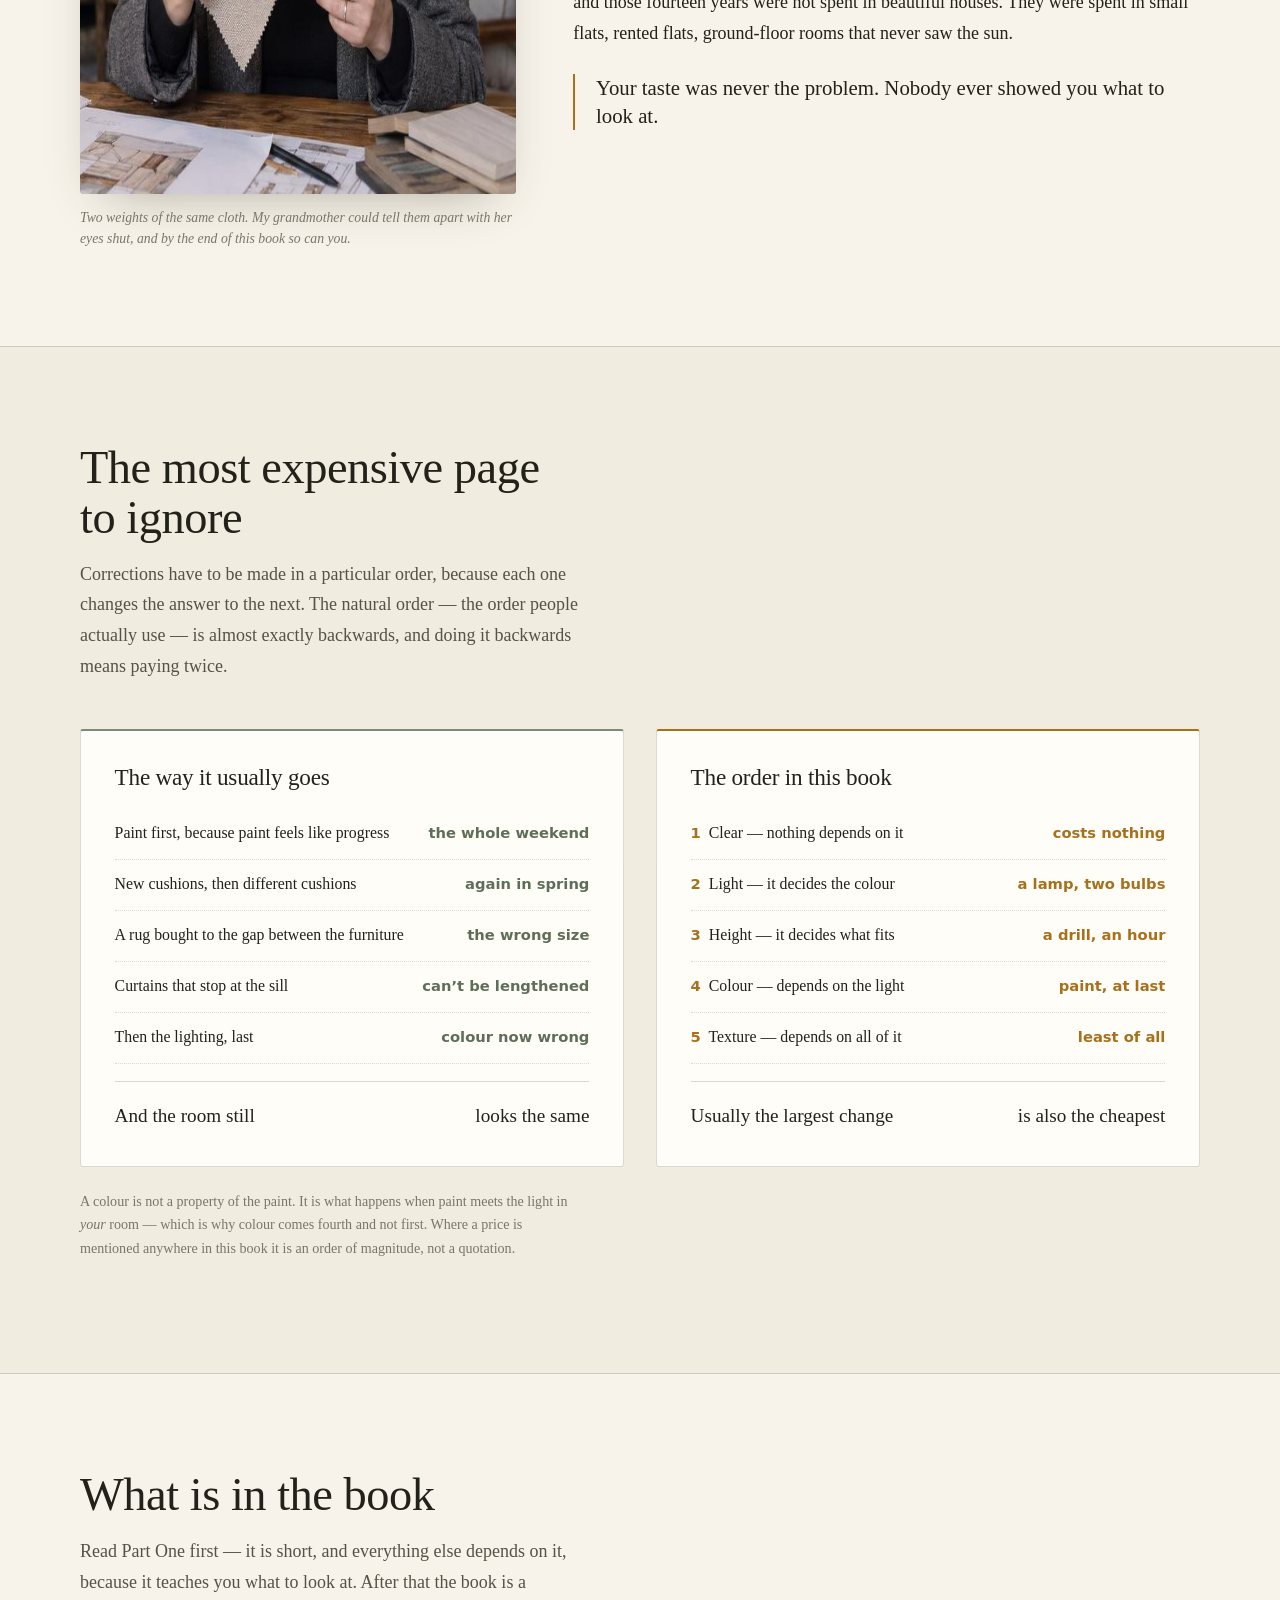
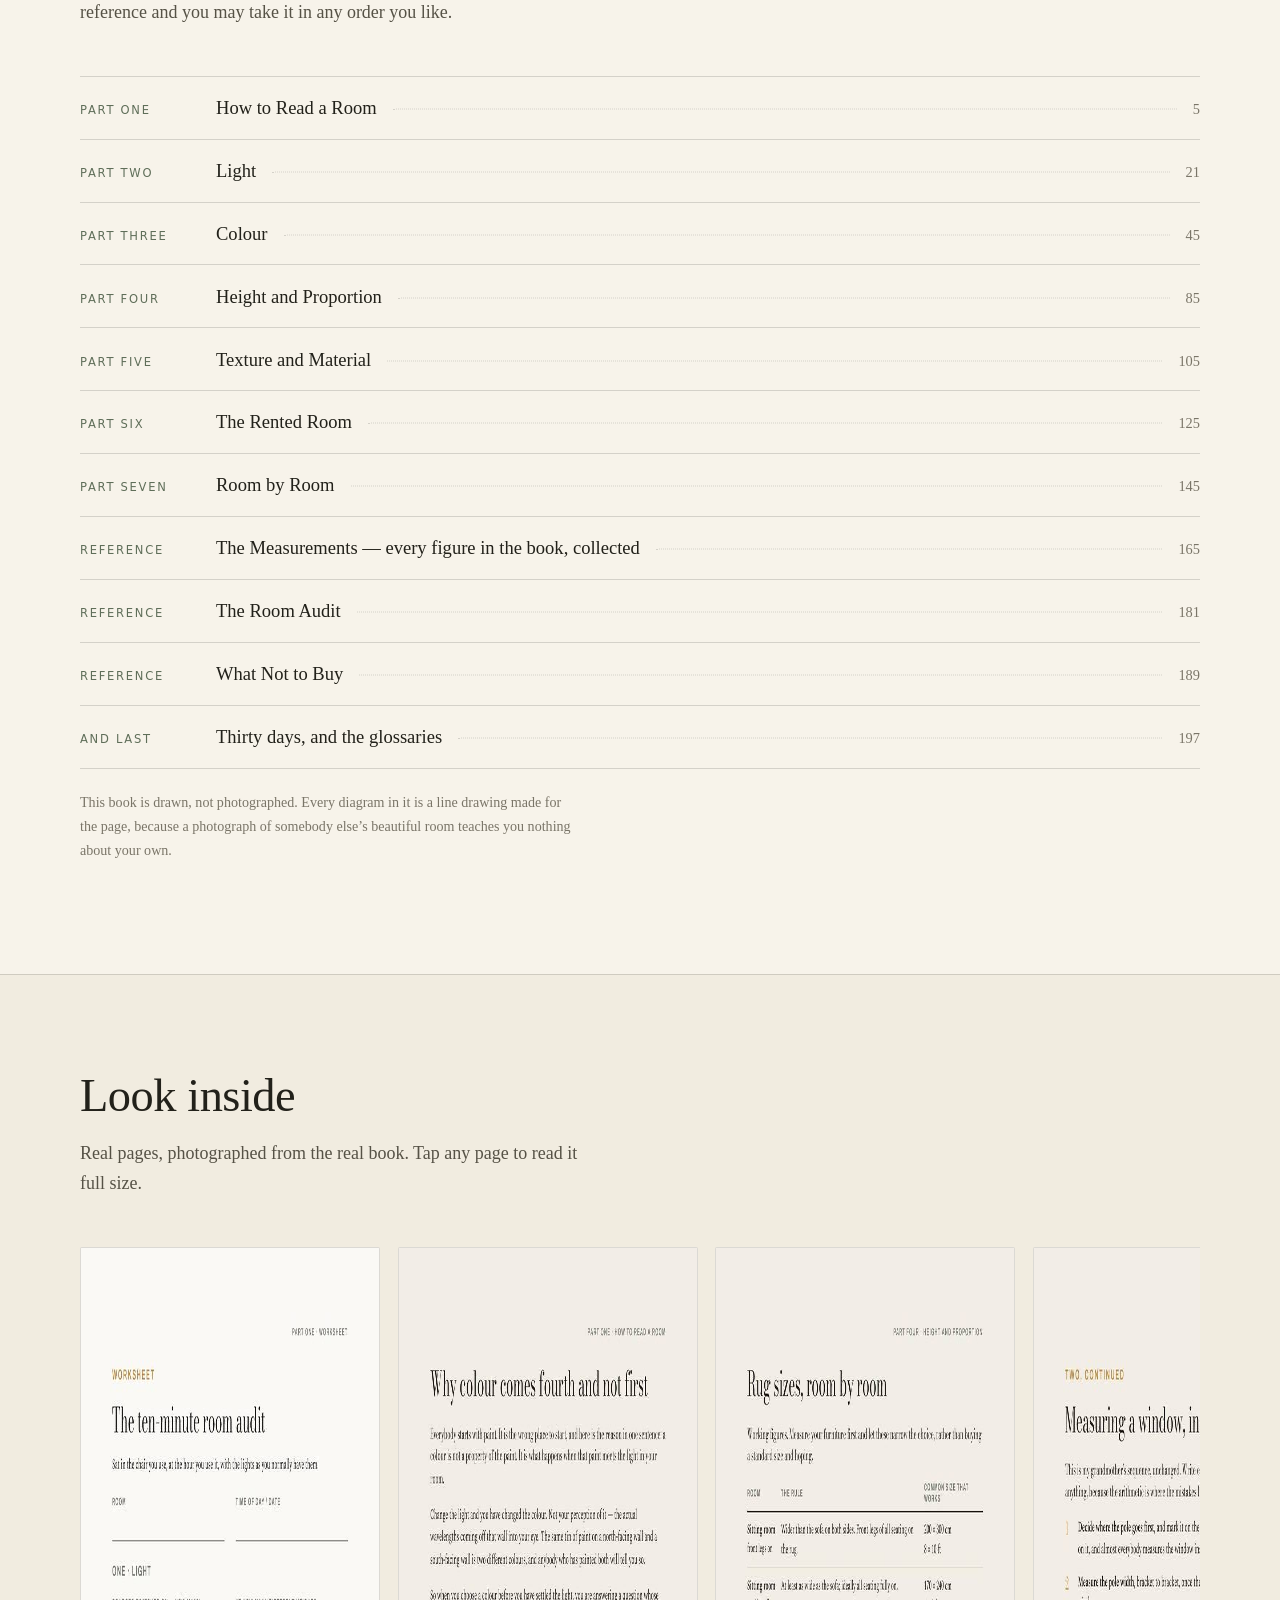
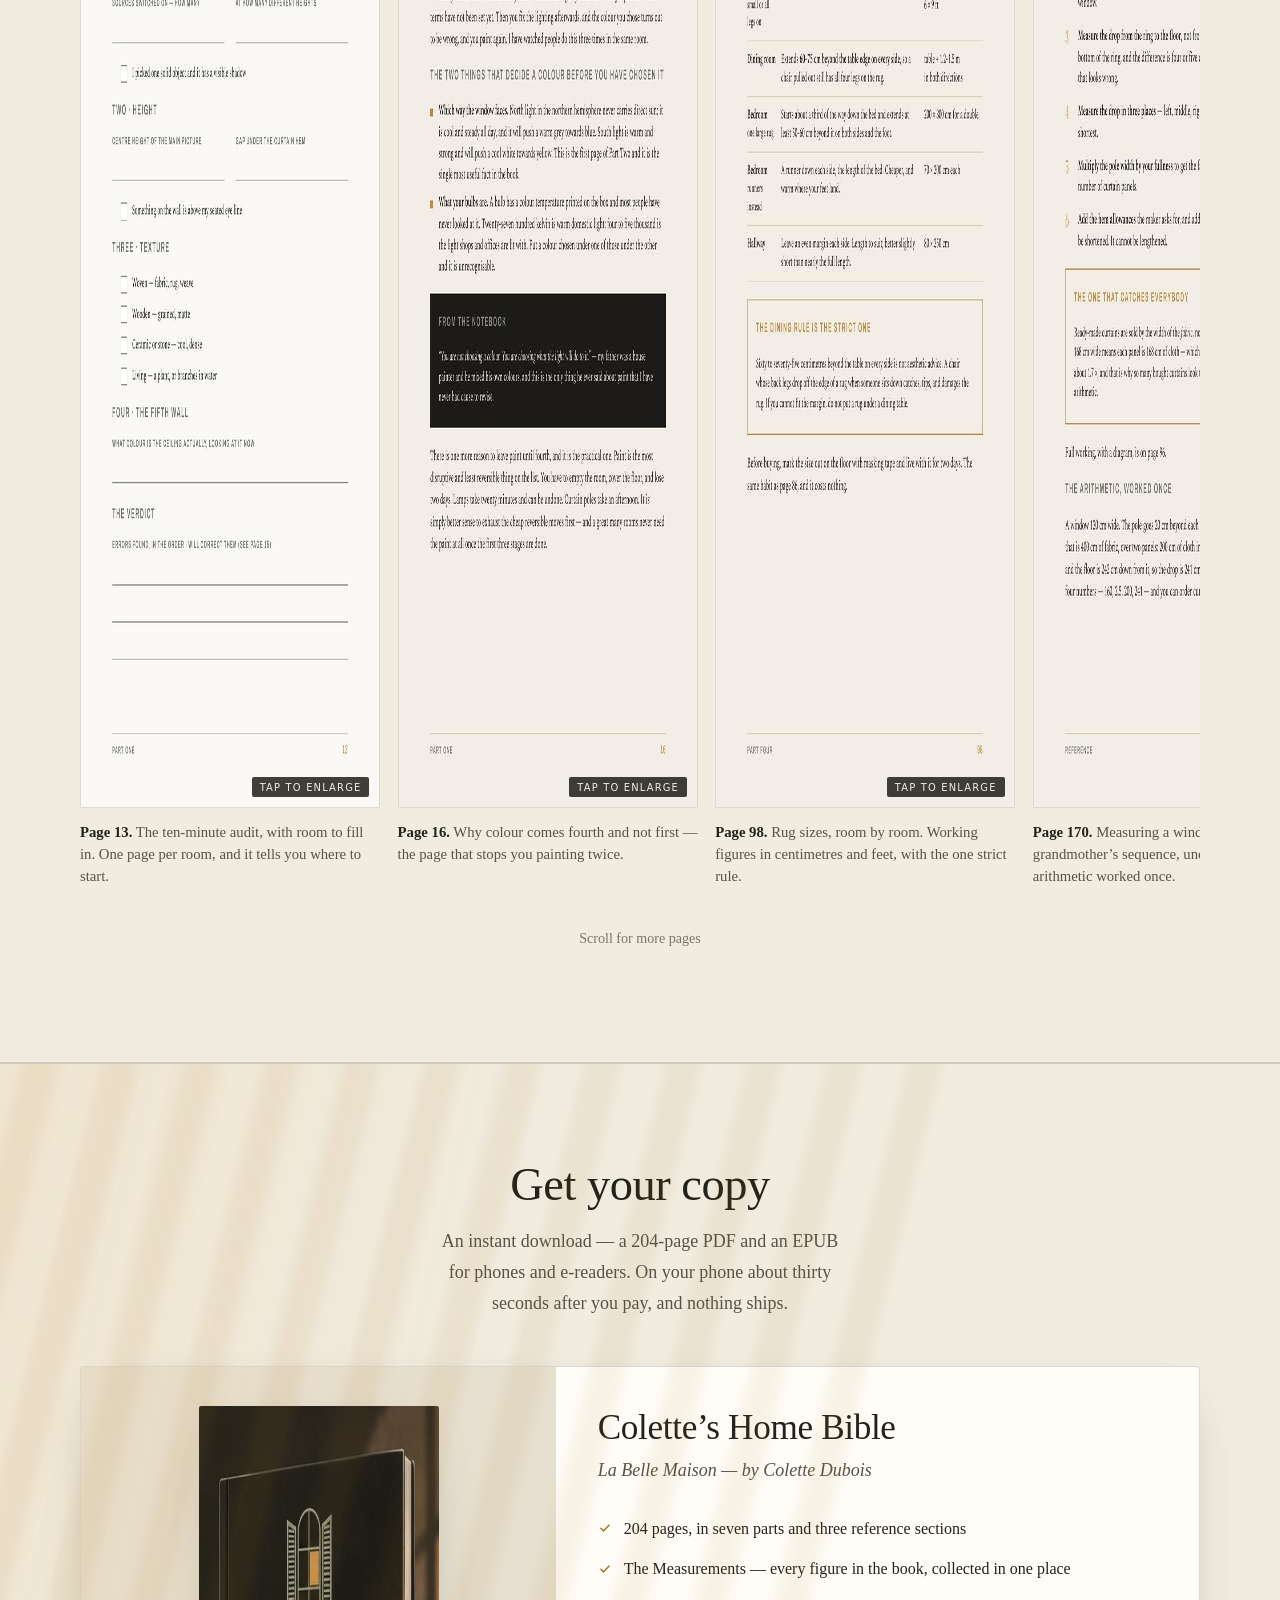
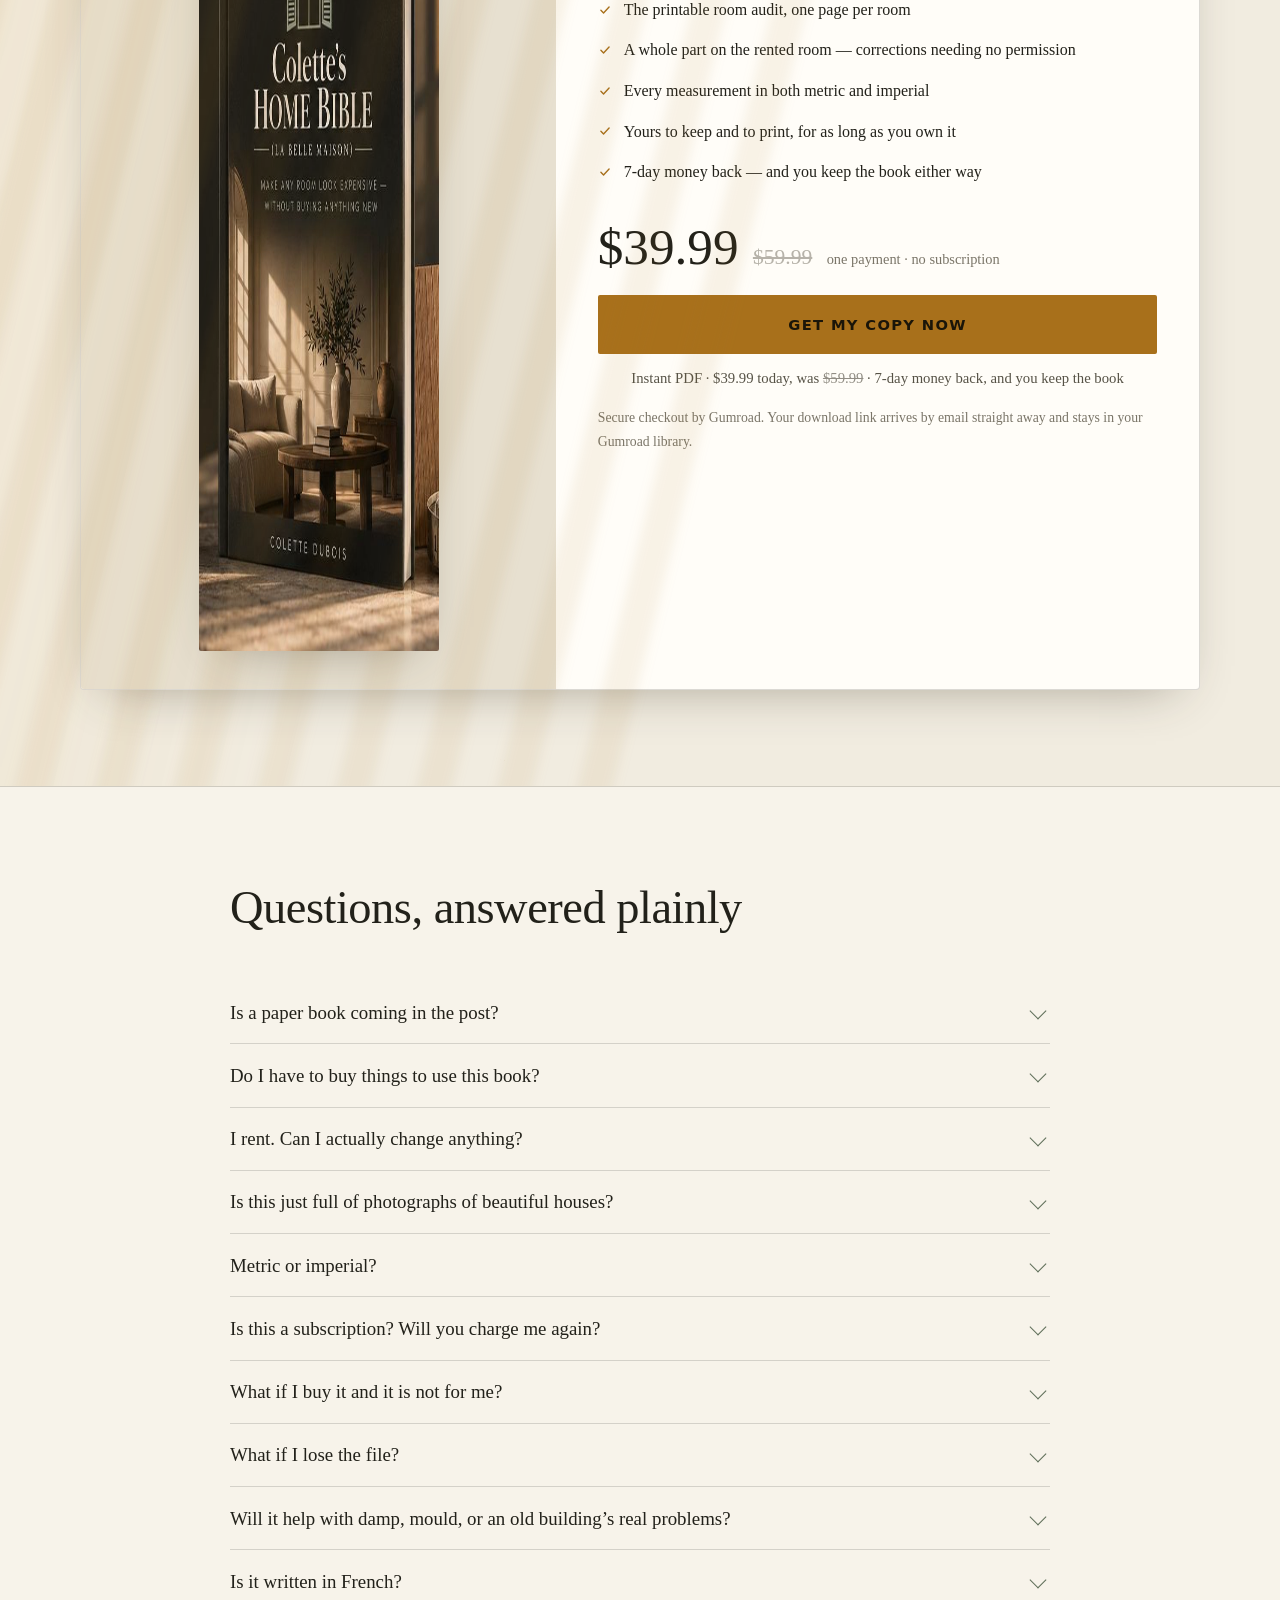
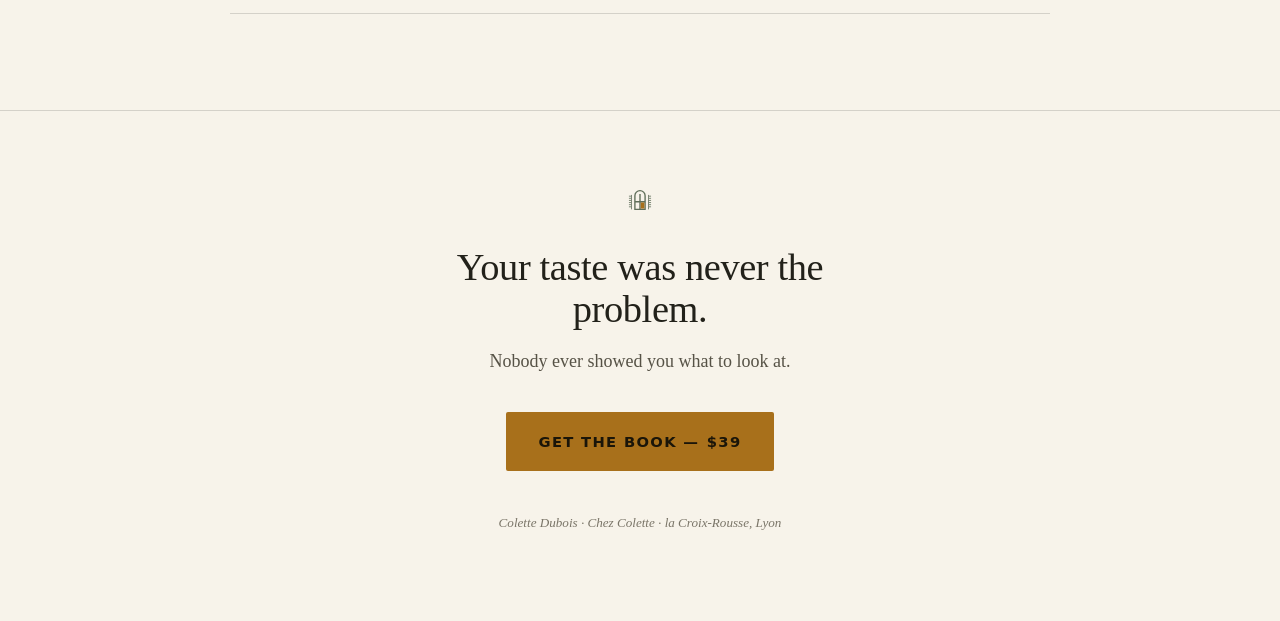
==== commit bbbb29af: "Correct the landing page checkout and fix a phone-width wobble I said last time that adding Gumroad'" ====
--- a/chez-colette/landing/index.html
+++ b/chez-colette/landing/index.html
@@ -252,8 +252,8 @@
     *,*::before,*::after{animation:none!important; transition:none!important}
     html{scroll-behavior:auto}
   }
+  html,body{overflow-x:hidden}
 </style>
-  <script src="https://gumroad.com/js/gumroad.js"></script>
 </head>
 <body>
 
@@ -292,7 +292,7 @@
         <path id="ic" d="M20 14.5A8.5 8.5 0 1 1 9.5 4a7 7 0 0 0 10.5 10.5z" fill="currentColor"/>
       </svg>
     </button>
-    <a class="btn" data-gumroad-action="buy" href="https://colettedubois.gumroad.com/l/qnwsld">Get the book</a>
+    <a class="btn" data-gumroad-action="buy" href="https://colettedubois.gumroad.com/l/qnwsld?wanted=true">Get the book</a>
   </div>
 </div>
 
@@ -315,7 +315,7 @@
       <p class="deck">Make any room look expensive without buying anything new.</p>
       <p class="byline">Every ordinary room has three or four fixable errors. Learn to see them.</p>
       <div class="cta-row">
-        <a class="btn btn-lg" data-gumroad-action="buy" href="https://colettedubois.gumroad.com/l/qnwsld">
+        <a class="btn btn-lg" data-gumroad-action="buy" href="https://colettedubois.gumroad.com/l/qnwsld?wanted=true">
           Get instant access &mdash; <span data-gumroad-field="price">$39</span>
         </a>
         <a class="btn btn-lg btn-ghost" href="#inside">See what&rsquo;s inside first</a>
@@ -564,7 +564,7 @@
             <span class="price-note">one payment &middot; no subscription</span>
           </div>
 
-          <a class="btn btn-lg" data-gumroad-action="buy" style="width:100%" href="https://colettedubois.gumroad.com/l/qnwsld">Get my copy now</a>
+          <a class="btn btn-lg" data-gumroad-action="buy" style="width:100%" href="https://colettedubois.gumroad.com/l/qnwsld?wanted=true">Get my copy now</a>
           <p class="cta-sub" style="text-align:center">Instant PDF &middot;
             <span data-gumroad-field="price">$39.99</span> today, was <span class="was">$59.99</span>
             &middot; 7-day money back, and you keep the book</p>
@@ -670,7 +670,7 @@
     <h2>Your taste was never the problem.</h2>
     <p class="dim" style="margin-top:1rem">Nobody ever showed you what to look at.</p>
     <div style="margin-top:2.2rem">
-      <a class="btn btn-lg" data-gumroad-action="buy" href="https://colettedubois.gumroad.com/l/qnwsld">
+      <a class="btn btn-lg" data-gumroad-action="buy" href="https://colettedubois.gumroad.com/l/qnwsld?wanted=true">
         Get the book &mdash; <span data-gumroad-field="price">$39</span>
       </a>
     </div>
